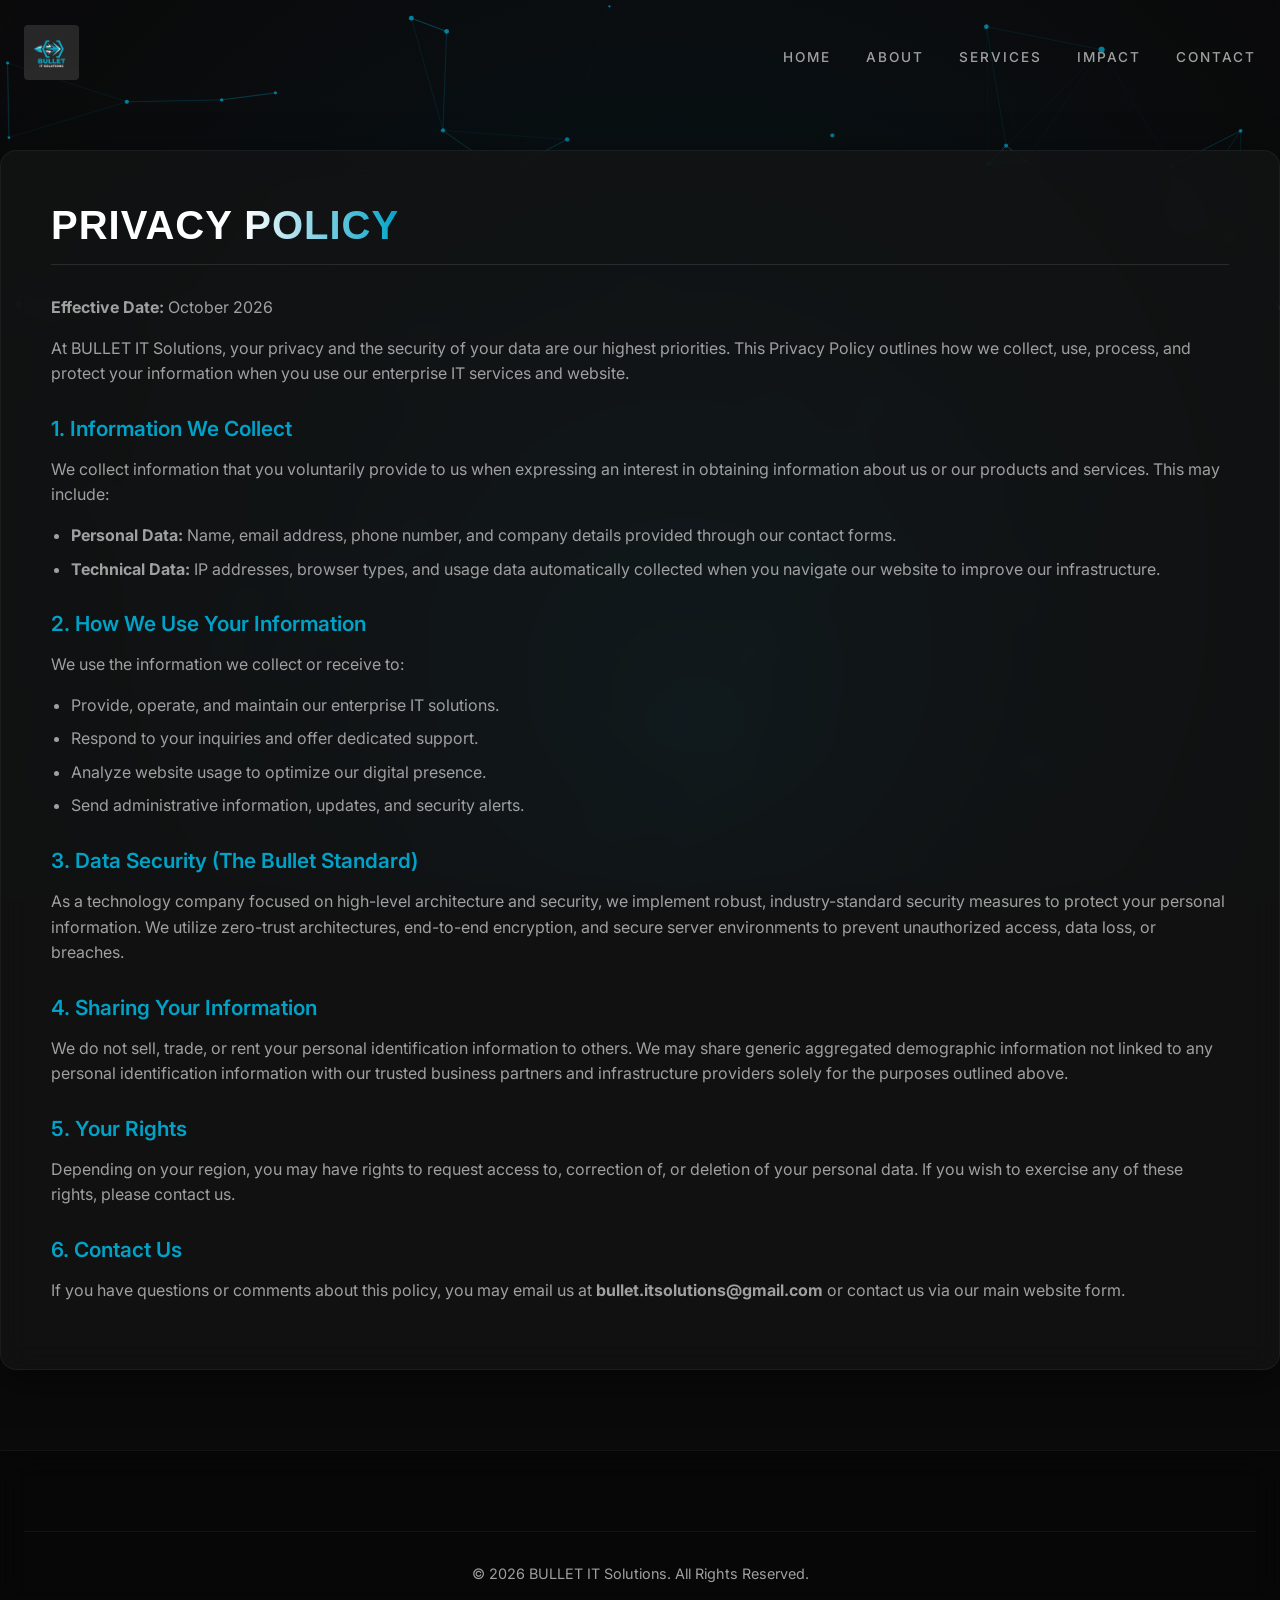
==== privacy-policy.html @ 1e2697c6 "Initial commit - BULLET IT Solutions website" ====
<!DOCTYPE html>
<html lang="en">
<head>
    <meta charset="UTF-8">
    <meta name="viewport" content="width=device-width, initial-scale=1.0">
    <title>Privacy Policy | BULLET IT SOLUTIONS</title>
    <link rel="stylesheet" href="css/style.css">
    <link rel="stylesheet" href="https://cdnjs.cloudflare.com/ajax/libs/font-awesome/6.4.0/css/all.min.css">
    <link href="https://fonts.googleapis.com/css2?family=Syncopate:wght@700&family=Inter:wght@300;400;500;600;700&display=swap" rel="stylesheet">
    <style>
        .page-content {
            padding: 150px 0 80px;
            min-height: 80vh;
        }
        .policy-card {
            background: rgba(20, 20, 20, 0.7);
            backdrop-filter: blur(15px);
            border: 1px solid rgba(255, 255, 255, 0.05);
            border-radius: 16px;
            padding: 50px;
            box-shadow: 0 10px 40px rgba(0, 0, 0, 0.5);
        }
        .policy-card h1 {
            font-size: 2.5rem;
            margin-bottom: 30px;
            border-bottom: 1px solid rgba(255,255,255,0.1);
            padding-bottom: 15px;
        }
        .policy-card h3 {
            font-size: 1.3rem;
            color: var(--primary-color);
            margin: 30px 0 15px;
            font-family: var(--font-body);
            font-weight: 600;
        }
        .policy-card p, .policy-card ul {
            color: var(--text-muted);
            margin-bottom: 15px;
        }
        .policy-card ul {
            padding-left: 20px;
            list-style: disc;
        }
        .policy-card li {
            margin-bottom: 8px;
        }
        
        @media (max-width: 768px) {
            .policy-card {
                padding: 30px 20px;
            }
            .policy-card h1 {
                font-size: 2rem;
            }
        }
    </style>
</head>
<body>
    <canvas id="hero-canvas"></canvas>

    <header class="header">
        <div class="container">
            <nav class="navbar">
                <a href="index.html" class="logo">
                    <img src="assets/logo.jpg" alt="BULLET IT Solutions Logo">
                </a>
                <ul class="nav-links">
                    <li><a href="index.html#home">Home</a></li>
                    <li><a href="index.html#about">About</a></li>
                    <li><a href="index.html#services">Services</a></li>
                    <li><a href="index.html#stats">Impact</a></li>
                    <li><a href="index.html#contact">Contact</a></li>
                </ul>
                <div class="hamburger">
                    <div class="bar"></div>
                    <div class="bar"></div>
                    <div class="bar"></div>
                </div>
            </nav>
        </div>
    </header>

    <div class="page-content container">
        <div class="policy-card fade-in">
            <h1>Privacy <span class="gradient-text">Policy</span></h1>
            <p><strong>Effective Date:</strong> October 2026</p>
            
            <p>At BULLET IT Solutions, your privacy and the security of your data are our highest priorities. This Privacy Policy outlines how we collect, use, process, and protect your information when you use our enterprise IT services and website.</p>

            <h3>1. Information We Collect</h3>
            <p>We collect information that you voluntarily provide to us when expressing an interest in obtaining information about us or our products and services. This may include:</p>
            <ul>
                <li><strong>Personal Data:</strong> Name, email address, phone number, and company details provided through our contact forms.</li>
                <li><strong>Technical Data:</strong> IP addresses, browser types, and usage data automatically collected when you navigate our website to improve our infrastructure.</li>
            </ul>

            <h3>2. How We Use Your Information</h3>
            <p>We use the information we collect or receive to:</p>
            <ul>
                <li>Provide, operate, and maintain our enterprise IT solutions.</li>
                <li>Respond to your inquiries and offer dedicated support.</li>
                <li>Analyze website usage to optimize our digital presence.</li>
                <li>Send administrative information, updates, and security alerts.</li>
            </ul>

            <h3>3. Data Security (The Bullet Standard)</h3>
            <p>As a technology company focused on high-level architecture and security, we implement robust, industry-standard security measures to protect your personal information. We utilize zero-trust architectures, end-to-end encryption, and secure server environments to prevent unauthorized access, data loss, or breaches.</p>

            <h3>4. Sharing Your Information</h3>
            <p>We do not sell, trade, or rent your personal identification information to others. We may share generic aggregated demographic information not linked to any personal identification information with our trusted business partners and infrastructure providers solely for the purposes outlined above.</p>

            <h3>5. Your Rights</h3>
            <p>Depending on your region, you may have rights to request access to, correction of, or deletion of your personal data. If you wish to exercise any of these rights, please contact us.</p>

            <h3>6. Contact Us</h3>
            <p>If you have questions or comments about this policy, you may email us at <strong>bullet.itsolutions@gmail.com</strong> or contact us via our main website form.</p>
        </div>
    </div>

    <footer class="footer">
        <div class="container">
            <div class="footer-bottom" style="text-align: center; width: 100%;">
                <p>&copy; 2026 BULLET IT Solutions. All Rights Reserved.</p>
            </div>
        </div>
    </footer>

    <script src="js/main.js"></script>
</body>
</html>
---- css/style.css ----
/* Premium CSS for BULLET IT SOLUTIONS */
:root {
    --primary-color: #00a2c7;
    --primary-light: #33b5d2;
    --primary-dark: #007a96;
    --primary-glow: rgba(0, 162, 199, 0.5);
    
    --bg-dark: #0a0a0a;
    --bg-card: rgba(20, 20, 20, 0.7);
    --bg-card-hover: rgba(30, 30, 30, 0.8);
    
    --text-main: #ffffff;
    --text-muted: #a0a0a0;
    
    --font-heading: 'Syncopate', sans-serif;
    --font-body: 'Inter', sans-serif;
}

* {
    margin: 0;
    padding: 0;
    box-sizing: border-box;
}

html {
    scroll-behavior: smooth;
}

body {
    font-family: var(--font-body);
    background-color: var(--bg-dark);
    color: var(--text-main);
    line-height: 1.6;
    overflow-x: hidden;
}

/* Typography & Utilities */
h1, h2, h3, h4, h5, h6 {
    line-height: 1.2;
}

h1, h2 {
    font-family: var(--font-heading);
    text-transform: uppercase;
    letter-spacing: 1px;
}

a {
    text-decoration: none;
    color: inherit;
    transition: all 0.3s ease;
}

ul {
    list-style: none;
}

.container {
    max-width: 1280px;
    margin: 0 auto;
    padding: 0 24px;
}

.section-padding {
    padding: 120px 0;
}

.gradient-text {
    background: linear-gradient(90deg, #ffffff 0%, var(--primary-color) 100%);
    -webkit-background-clip: text;
    -webkit-text-fill-color: transparent;
    display: inline-block;
}

.subtitle {
    color: var(--primary-color);
    font-family: var(--font-body);
    text-transform: uppercase;
    letter-spacing: 3px;
    font-size: 0.9rem;
    font-weight: 600;
    margin-bottom: 10px;
}

/* Glassmorphism Cards */
.glass-card {
    background: var(--bg-card);
    backdrop-filter: blur(12px);
    -webkit-backdrop-filter: blur(12px);
    border: 1px solid rgba(255, 255, 255, 0.05);
    border-radius: 16px;
    box-shadow: 0 4px 30px rgba(0, 0, 0, 0.5);
    position: relative;
    overflow: hidden;
}

/* Buttons */
.btn {
    display: inline-flex;
    align-items: center;
    justify-content: center;
    gap: 10px;
    padding: 14px 32px;
    border-radius: 8px;
    font-weight: 600;
    font-size: 0.95rem;
    text-transform: uppercase;
    letter-spacing: 1.5px;
    transition: all 0.4s cubic-bezier(0.175, 0.885, 0.32, 1.275);
    cursor: pointer;
    border: none;
    position: relative;
    overflow: hidden;
    z-index: 1;
}

.primary-btn {
    background-color: var(--primary-color);
    color: #fff;
    box-shadow: 0 0 20px rgba(0, 162, 199, 0.3);
}

.primary-btn::before {
    content: '';
    position: absolute;
    top: 0; left: 0; width: 0%; height: 100%;
    background-color: var(--text-main);
    transition: all 0.4s ease;
    z-index: -1;
}

.primary-btn:hover {
    color: var(--bg-dark);
    box-shadow: 0 0 30px rgba(0, 162, 199, 0.6);
}

.primary-btn:hover::before {
    width: 100%;
}

.outline-btn {
    background: transparent;
    color: var(--text-main);
    border: 1px solid rgba(255,255,255,0.2);
}

.outline-btn:hover {
    border-color: var(--primary-color);
    background: rgba(0, 162, 199, 0.1);
}

/* Header */
.header {
    position: fixed;
    top: 0;
    width: 100%;
    z-index: 1000;
    padding: 25px 0;
    transition: all 0.4s ease;
    border-bottom: 1px solid transparent;
}

.header.scrolled {
    padding: 15px 0;
    background: rgba(10, 10, 10, 0.6);
    backdrop-filter: blur(15px);
    border-bottom: 1px solid rgba(255,255,255,0.05);
}

.navbar {
    display: flex;
    justify-content: space-between;
    align-items: center;
}

.logo img {
    height: 55px;
    border-radius: 4px;
    transition: height 0.3s;
}

.header.scrolled .logo img {
    height: 45px;
}

.nav-links {
    display: flex;
    gap: 35px;
}

.nav-links li a {
    font-size: 0.85rem;
    font-weight: 500;
    text-transform: uppercase;
    letter-spacing: 2px;
    color: var(--text-muted);
}

.nav-links li a:hover,
.nav-links li a.active {
    color: var(--text-main);
}

.hamburger {
    display: none;
    cursor: pointer;
}

.hamburger .bar {
    width: 25px;
    height: 3px;
    background-color: var(--text-main);
    margin: 5px 0;
    transition: all 0.3s ease;
}

/* Hero Section */
.hero {
    height: 100vh;
    display: flex;
    align-items: center;
    position: relative;
    background: transparent;
    overflow: hidden;
}

#hero-canvas {
    position: fixed;
    width: 100%;
    height: 100%;
    top: 0;
    left: 0;
    z-index: -1;
    pointer-events: none;
}

.hero-overlay {
    position: absolute;
    top: 0; left: 0; width: 100%; height: 100%;
    background: linear-gradient(180deg, rgba(10,10,10,0.1) 0%, rgba(10,10,10,0.6) 100%);
    z-index: 2;
    pointer-events: none;
}

.hero-content {
    position: relative;
    z-index: 3;
    max-width: 900px;
    text-align: center;
    margin: 0 auto;
}

.hero-badge {
    display: inline-block;
    padding: 6px 16px;
    border: 1px solid rgba(0, 162, 199, 0.3);
    border-radius: 50px;
    font-size: 0.8rem;
    letter-spacing: 2px;
    color: var(--primary-light);
    margin-bottom: 30px;
    background: rgba(0, 162, 199, 0.05);
}

.hero h1 {
    font-size: 4.5rem;
    margin-bottom: 25px;
}

.hero p {
    font-size: 1.25rem;
    color: var(--text-muted);
    margin-bottom: 45px;
    max-width: 700px;
    margin-left: auto;
    margin-right: auto;
}

.hero-actions {
    display: flex;
    justify-content: center;
    gap: 20px;
}

/* Scroll Indicator */
.scroll-indicator {
    position: absolute;
    bottom: 40px;
    left: 50%;
    transform: translateX(-50%);
    z-index: 3;
}

.mouse {
    width: 26px;
    height: 42px;
    border: 2px solid var(--text-muted);
    border-radius: 20px;
    position: relative;
}

.mouse::before {
    content: '';
    position: absolute;
    width: 4px;
    height: 8px;
    background: var(--primary-color);
    left: 50%;
    transform: translateX(-50%);
    top: 6px;
    border-radius: 2px;
    animation: scroll 2s infinite;
}

@keyframes scroll {
    0% { transform: translate(-50%, 0); opacity: 1; }
    100% { transform: translate(-50%, 15px); opacity: 0; }
}

/* About Section */
.about {
    position: relative;
}

.about-grid {
    display: grid;
    grid-template-columns: 1fr 1fr;
    gap: 80px;
    align-items: center;
}

.image-wrapper {
    padding: 20px;
    text-align: center;
}

.about-logo {
    max-width: 80%;
    border-radius: 12px;
    position: relative;
    z-index: 2;
}

.glow-effect {
    position: absolute;
    top: 50%; left: 50%;
    transform: translate(-50%, -50%);
    width: 60%; height: 60%;
    background: var(--primary-color);
    filter: blur(100px);
    opacity: 0.2;
    z-index: 1;
}

.about-text h2 {
    font-size: 2.5rem;
    margin-bottom: 25px;
}

.about-text > p {
    color: var(--text-muted);
    margin-bottom: 40px;
    font-size: 1.1rem;
}

.feature-list {
    display: flex;
    flex-direction: column;
    gap: 25px;
}

.feature-item {
    display: flex;
    gap: 20px;
}

.feature-icon {
    width: 50px; height: 50px;
    border-radius: 12px;
    background: rgba(0, 162, 199, 0.1);
    color: var(--primary-color);
    display: flex;
    align-items: center;
    justify-content: center;
    font-size: 1.2rem;
    flex-shrink: 0;
    border: 1px solid rgba(0, 162, 199, 0.2);
}

.feature-item h5 {
    font-size: 1.1rem;
    margin-bottom: 5px;
}

.feature-item p {
    color: var(--text-muted);
    font-size: 0.95rem;
}

/* Services Section */
.section-header {
    text-align: center;
    max-width: 700px;
    margin: 0 auto 70px;
}

.section-header h2 {
    font-size: 2.8rem;
    margin-bottom: 20px;
}

.section-header p {
    color: var(--text-muted);
    font-size: 1.1rem;
}

.services-grid {
    display: grid;
    grid-template-columns: repeat(auto-fit, minmax(280px, 1fr));
    gap: 30px;
}

.service-card {
    padding: 45px 35px;
    transition: transform 0.4s ease, border-color 0.4s ease;
}

.card-glow {
    position: absolute;
    top: 0; right: 0;
    width: 150px; height: 150px;
    background: var(--primary-color);
    filter: blur(80px);
    opacity: 0;
    transition: opacity 0.4s ease;
}

.service-card:hover {
    transform: translateY(-10px);
    border-color: rgba(0, 162, 199, 0.4);
}

.service-card:hover .card-glow {
    opacity: 0.15;
}

.service-icon {
    font-size: 2.5rem;
    color: var(--primary-color);
    margin-bottom: 30px;
    display: inline-block;
}

.service-card h3 {
    font-size: 1.3rem;
    margin-bottom: 15px;
    font-family: var(--font-body);
    font-weight: 700;
}

.service-card p {
    color: var(--text-muted);
    margin-bottom: 25px;
    font-size: 0.95rem;
}

.learn-more {
    color: var(--primary-color);
    font-weight: 600;
    font-size: 0.9rem;
    display: inline-flex;
    align-items: center;
    gap: 8px;
    text-transform: uppercase;
    letter-spacing: 1px;
}

.learn-more i {
    transition: transform 0.3s ease;
}

.learn-more:hover i {
    transform: translateX(5px);
}

/* Stats Section */
.stats-section {
    background: linear-gradient(90deg, rgba(15,15,15,0.3) 0%, rgba(0,162,199,0.05) 50%, rgba(15,15,15,0.3) 100%);
    border-top: 1px solid rgba(255,255,255,0.05);
    border-bottom: 1px solid rgba(255,255,255,0.05);
    backdrop-filter: blur(5px);
}

.stats-grid {
    display: grid;
    grid-template-columns: repeat(4, 1fr);
    text-align: center;
    gap: 30px;
}

.stat-item h3 {
    display: inline-block;
    font-size: 4rem;
    font-family: var(--font-heading);
    color: var(--text-main);
    margin-bottom: 10px;
}

.stat-suffix {
    font-size: 2.5rem;
    color: var(--primary-color);
    font-family: var(--font-heading);
}

.stat-item p {
    color: var(--text-muted);
    text-transform: uppercase;
    letter-spacing: 2px;
    font-size: 0.9rem;
    font-weight: 600;
}

/* Contact Section */
.contact-wrapper {
    display: grid;
    grid-template-columns: 1fr 1.2fr;
    padding: 0;
    overflow: hidden;
}

.contact-info {
    padding: 60px;
    background: rgba(0, 162, 199, 0.03);
    border-right: 1px solid rgba(255,255,255,0.05);
}

.contact-info h2 {
    font-size: 2.2rem;
    margin-bottom: 20px;
}

.contact-info > p {
    color: var(--text-muted);
    margin-bottom: 50px;
}

.info-list {
    display: flex;
    flex-direction: column;
    gap: 35px;
}

.info-item {
    display: flex;
    gap: 20px;
    align-items: flex-start;
}

.icon-box {
    width: 45px; height: 45px;
    background: rgba(255,255,255,0.05);
    border-radius: 50%;
    display: flex;
    align-items: center;
    justify-content: center;
    color: var(--primary-color);
    font-size: 1.1rem;
    border: 1px solid rgba(255,255,255,0.1);
}

.info-item h4 {
    font-size: 0.95rem;
    color: var(--text-muted);
    text-transform: uppercase;
    letter-spacing: 1px;
    margin-bottom: 5px;
}

.info-item span {
    font-size: 1.1rem;
    font-weight: 500;
}

.contact-form-container {
    padding: 60px;
}

.contact-form .form-row {
    display: grid;
    grid-template-columns: 1fr 1fr;
    gap: 20px;
}

.form-group {
    margin-bottom: 25px;
}

.form-group label {
    display: block;
    margin-bottom: 8px;
    color: var(--text-muted);
    font-size: 0.85rem;
    text-transform: uppercase;
    letter-spacing: 1px;
}

.form-group input,
.form-group textarea {
    width: 100%;
    padding: 16px 20px;
    background: rgba(0,0,0,0.3);
    border: 1px solid rgba(255,255,255,0.1);
    border-radius: 8px;
    color: var(--text-main);
    font-family: var(--font-body);
    transition: all 0.3s ease;
}

.form-group input:focus,
.form-group textarea:focus {
    outline: none;
    border-color: var(--primary-color);
    background: rgba(0, 162, 199, 0.05);
}

.full-width {
    width: 100%;
}

/* Footer */
.footer {
    background: rgba(5, 5, 5, 0.5);
    backdrop-filter: blur(15px);
    padding: 80px 0 30px;
    border-top: 1px solid rgba(255,255,255,0.05);
}

.footer-content {
    display: grid;
    grid-template-columns: 2fr 1fr 1fr;
    gap: 50px;
    margin-bottom: 60px;
}

.footer-logo {
    height: 45px;
    border-radius: 4px;
    margin-bottom: 20px;
}

.footer-brand p {
    color: var(--text-muted);
    max-width: 350px;
}

.footer h4 {
    font-size: 1.1rem;
    margin-bottom: 25px;
    color: var(--text-main);
}

.footer-links ul {
    display: flex;
    flex-direction: column;
    gap: 15px;
}

.footer-links a {
    color: var(--text-muted);
}

.footer-links a:hover {
    color: var(--primary-color);
    padding-left: 5px;
}

.social-icons {
    display: flex;
    gap: 15px;
}

.social-icons a {
    width: 40px; height: 40px;
    background: rgba(255,255,255,0.05);
    border-radius: 8px;
    display: flex;
    align-items: center;
    justify-content: center;
    color: var(--text-muted);
}

.social-icons a:hover {
    background: var(--primary-color);
    color: #fff;
    transform: translateY(-3px);
}

.footer-bottom {
    text-align: center;
    padding-top: 30px;
    border-top: 1px solid rgba(255,255,255,0.05);
    color: var(--text-muted);
    font-size: 0.9rem;
}

/* Responsive */
@media (max-width: 1024px) {
    .hero h1 { font-size: 3.5rem; }
    .about-grid { grid-template-columns: 1fr; }
    .stats-grid { grid-template-columns: 1fr 1fr; }
    .contact-wrapper { grid-template-columns: 1fr; }
    .contact-info { border-right: none; border-bottom: 1px solid rgba(255,255,255,0.05); }
}

@media (max-width: 768px) {
    .nav-links {
        position: fixed;
        right: -100%; top: 0;
        height: 100vh; width: 100%;
        background: rgba(10,10,10,0.98);
        backdrop-filter: blur(20px);
        flex-direction: column;
        justify-content: center;
        align-items: center;
        transition: right 0.4s cubic-bezier(0.77, 0, 0.175, 1);
    }
    .nav-links.active { right: 0; }
    .hamburger { display: block; z-index: 1001; }
    .hamburger.active .bar:nth-child(1) { transform: translateY(8px) rotate(45deg); }
    .hamburger.active .bar:nth-child(2) { opacity: 0; }
    .hamburger.active .bar:nth-child(3) { transform: translateY(-8px) rotate(-45deg); }
    
    .hero h1 { font-size: 2.5rem; }
    .footer-content { grid-template-columns: 1fr; }
    .contact-form .form-row { grid-template-columns: 1fr; }
    .contact-form-container { padding: 40px 20px; }
    .contact-info { padding: 40px 20px; }
}

/* Animations */
.fade-in { opacity: 0; transform: translateY(20px); transition: opacity 0.8s ease, transform 0.8s ease; }
.fade-in.visible { opacity: 1; transform: translateY(0); }
.slide-in-left { opacity: 0; transform: translateX(-40px); transition: opacity 0.8s ease, transform 0.8s ease; }
.slide-in-left.visible { opacity: 1; transform: translateX(0); }
.slide-in-right { opacity: 0; transform: translateX(40px); transition: opacity 0.8s ease, transform 0.8s ease; }
.slide-in-right.visible { opacity: 1; transform: translateX(0); }
.zoom-in { opacity: 0; transform: scale(0.95); transition: opacity 0.6s ease, transform 0.6s ease; }
.zoom-in.visible { opacity: 1; transform: scale(1); }

.delay-1 { transition-delay: 0.15s; }
.delay-2 { transition-delay: 0.3s; }
.delay-3 { transition-delay: 0.45s; }
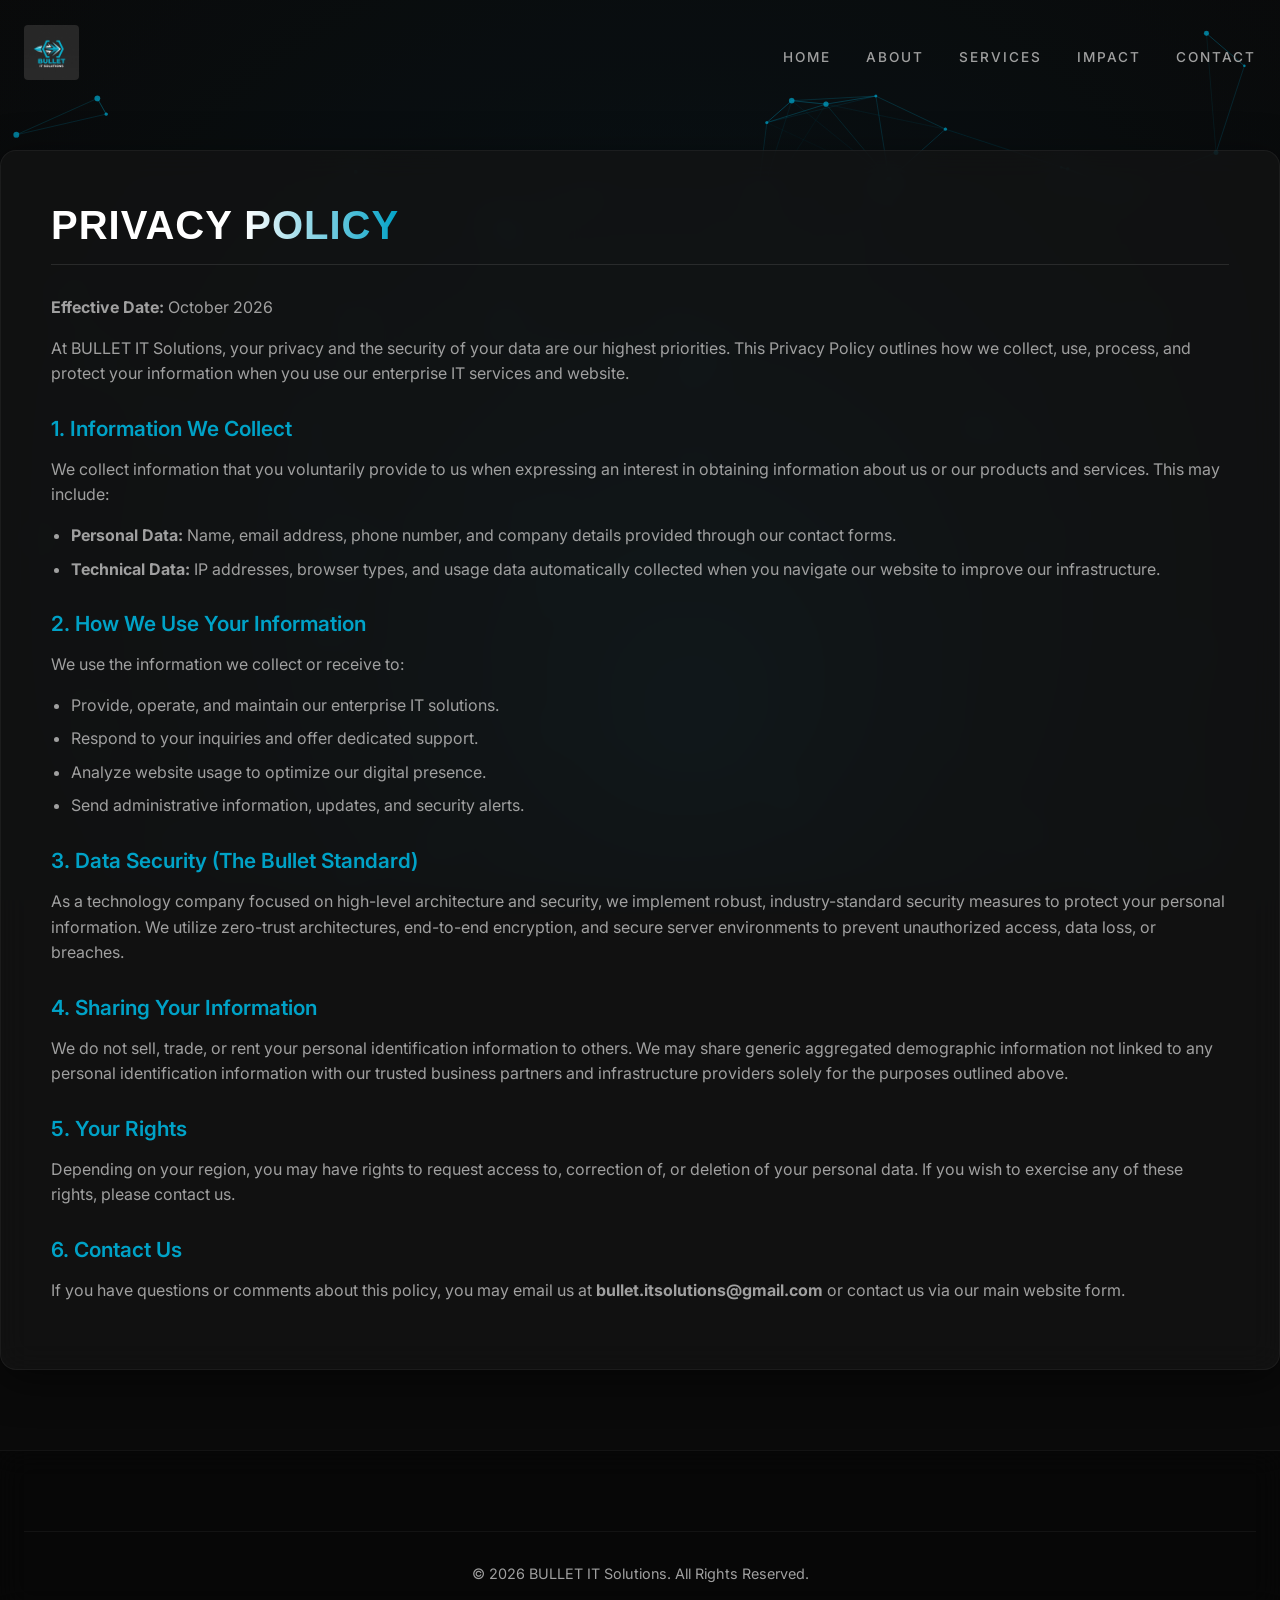
==== commit d35b928d: "Add favicon (browser tab logo)" ====
--- a/privacy-policy.html
+++ b/privacy-policy.html
@@ -6,6 +6,7 @@
     <title>Privacy Policy | BULLET IT SOLUTIONS</title>
     <link rel="stylesheet" href="css/style.css">
     <link rel="stylesheet" href="https://cdnjs.cloudflare.com/ajax/libs/font-awesome/6.4.0/css/all.min.css">
+    <link rel="icon" href="assets/logo.jpg" type="image/jpeg">
     <link href="https://fonts.googleapis.com/css2?family=Syncopate:wght@700&family=Inter:wght@300;400;500;600;700&display=swap" rel="stylesheet">
     <style>
         .page-content {
--- a/css/style.css
+++ b/css/style.css
@@ -730,11 +730,30 @@
     .hamburger.active .bar:nth-child(2) { opacity: 0; }
     .hamburger.active .bar:nth-child(3) { transform: translateY(-8px) rotate(-45deg); }
     
+    .section-padding { padding: 80px 0; }
     .hero h1 { font-size: 2.5rem; }
-    .footer-content { grid-template-columns: 1fr; }
+    .hero p { font-size: 1.1rem; }
+    
+    .footer-content { grid-template-columns: 1fr; text-align: center; }
+    .footer-brand { margin: 0 auto; }
+    .social-icons { justify-content: center; }
+    
     .contact-form .form-row { grid-template-columns: 1fr; }
     .contact-form-container { padding: 40px 20px; }
     .contact-info { padding: 40px 20px; }
+}
+
+@media (max-width: 480px) {
+    .hero h1 { font-size: 2rem; }
+    .hero p { font-size: 1rem; }
+    .hero-actions { flex-direction: column; gap: 15px; }
+    
+    h2, .section-header h2, .about-text h2, .contact-info h2 { font-size: 1.8rem; }
+    .stats-grid { grid-template-columns: 1fr; gap: 40px; }
+    
+    .feature-item { flex-direction: column; align-items: flex-start; gap: 10px; }
+    .service-card { padding: 30px 20px; }
+    .btn { width: 100%; } /* Make buttons full width on small screens */
 }
 
 /* Animations */
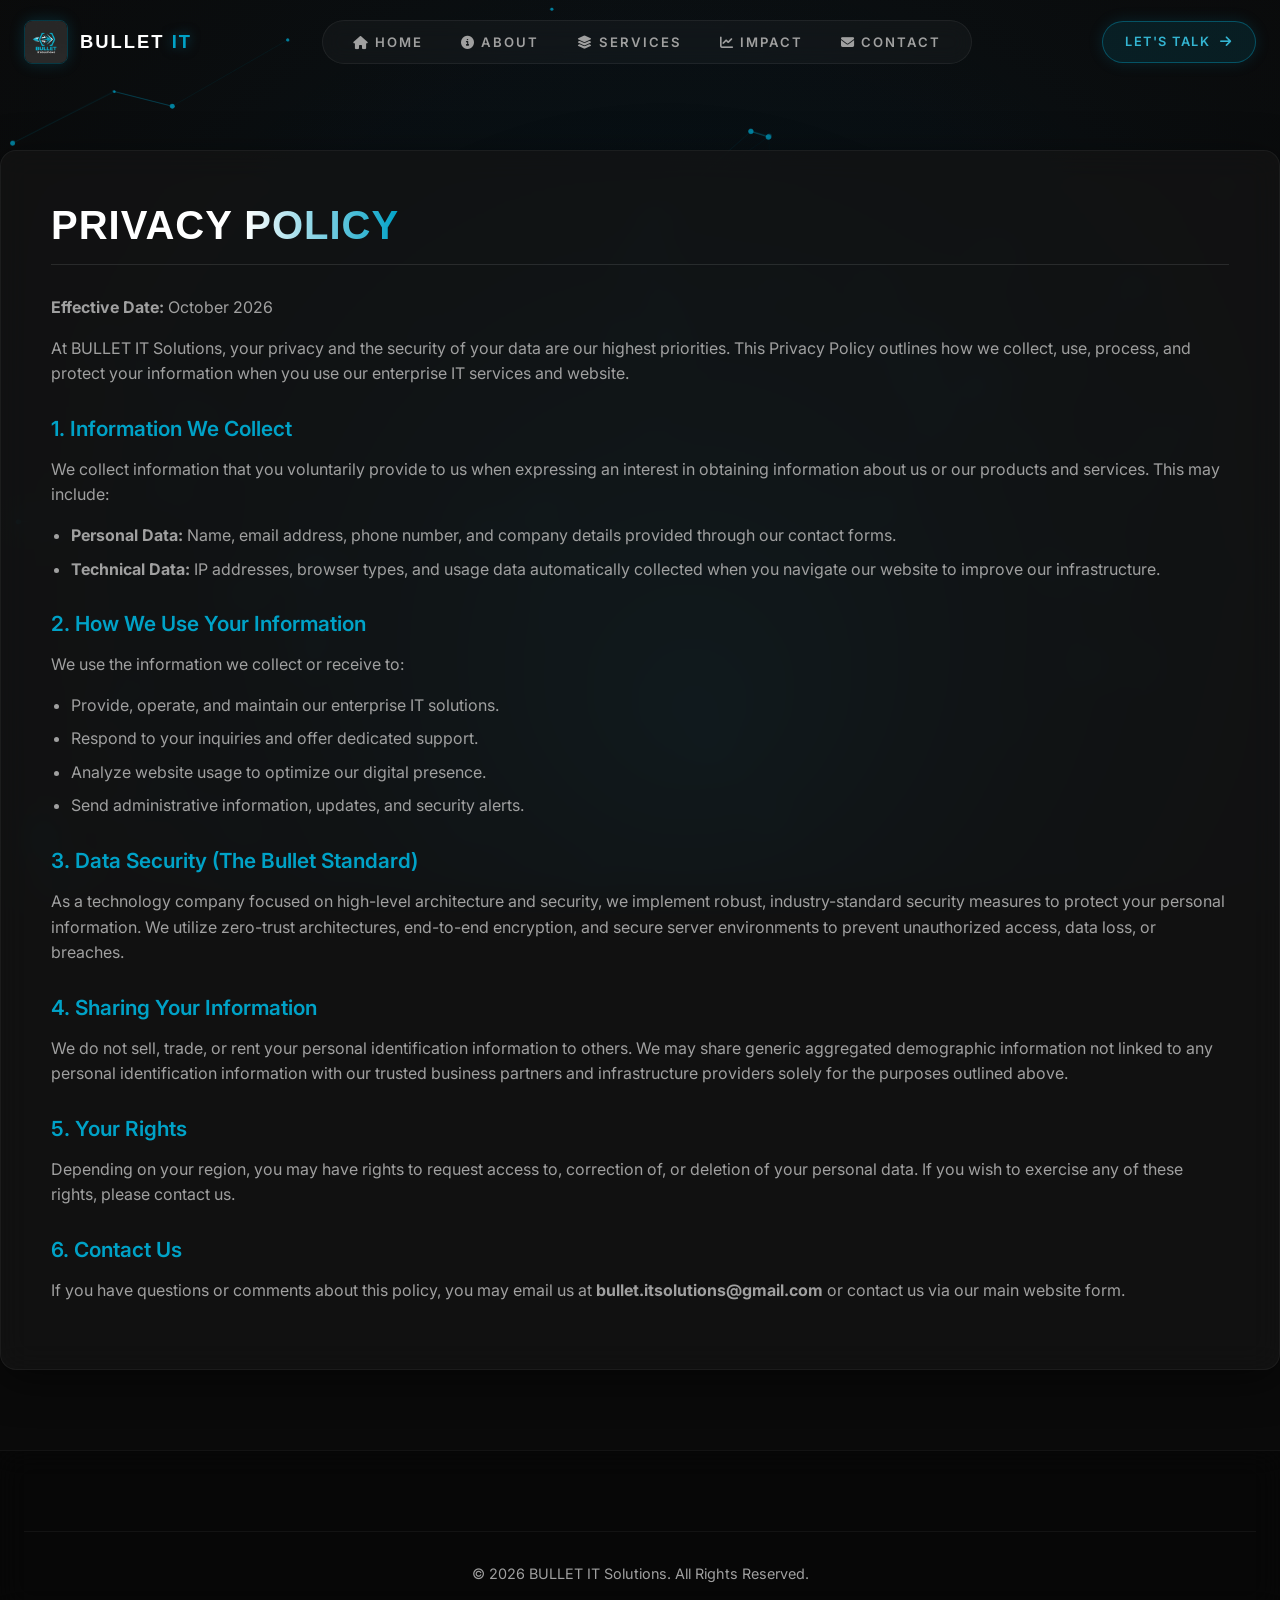
==== commit ba6a1fb9: "Redesign navbar with brand wordmark, desktop CTA, and premium mobile drawer menu" ====
--- a/privacy-policy.html
+++ b/privacy-policy.html
@@ -64,18 +64,35 @@
             <nav class="navbar">
                 <a href="index.html" class="logo">
                     <img src="assets/logo.jpg" alt="BULLET IT Solutions Logo">
+                    <span class="logo-text">BULLET <span class="logo-accent">IT</span></span>
                 </a>
-                <ul class="nav-links">
-                    <li><a href="index.html#home">Home</a></li>
-                    <li><a href="index.html#about">About</a></li>
-                    <li><a href="index.html#services">Services</a></li>
-                    <li><a href="index.html#stats">Impact</a></li>
-                    <li><a href="index.html#contact">Contact</a></li>
-                </ul>
-                <div class="hamburger">
-                    <div class="bar"></div>
-                    <div class="bar"></div>
-                    <div class="bar"></div>
+
+                <div class="nav-menu">
+                    <ul class="nav-links">
+                        <li><a href="index.html#home"><i class="fas fa-home mobile-only-icon"></i> Home</a></li>
+                        <li><a href="index.html#about"><i class="fas fa-info-circle mobile-only-icon"></i> About</a></li>
+                        <li><a href="index.html#services"><i class="fas fa-layer-group mobile-only-icon"></i> Services</a></li>
+                        <li><a href="index.html#stats"><i class="fas fa-chart-line mobile-only-icon"></i> Impact</a></li>
+                        <li><a href="index.html#contact"><i class="fas fa-envelope mobile-only-icon"></i> Contact</a></li>
+                    </ul>
+
+                    <div class="mobile-menu-footer">
+                        <a href="index.html#contact" class="btn primary-btn full-width mobile-cta">Start a Project <i class="fas fa-paper-plane"></i></a>
+                        <div class="mobile-social-links">
+                            <a href="https://www.linkedin.com/company/bullet-it-solutions-lanka/" aria-label="LinkedIn"><i class="fab fa-linkedin-in"></i></a>
+                            <a href="https://github.com/team-of-bullet-it-solutions" aria-label="GitHub"><i class="fab fa-github"></i></a>
+                            <a href="mailto:bullet.itsolutions@gmail.com" aria-label="Email"><i class="fas fa-envelope"></i></a>
+                        </div>
+                    </div>
+                </div>
+
+                <div class="nav-actions">
+                    <a href="index.html#contact" class="btn nav-btn">Let's Talk <i class="fas fa-arrow-right"></i></a>
+                    <div class="hamburger" aria-label="Toggle Navigation">
+                        <div class="bar"></div>
+                        <div class="bar"></div>
+                        <div class="bar"></div>
+                    </div>
                 </div>
             </nav>
         </div>
--- a/css/style.css
+++ b/css/style.css
@@ -65,11 +65,41 @@
     padding: 120px 0;
 }
 
+.hero-line {
+    display: block;
+    white-space: nowrap;
+    text-align: center;
+}
+
+.typewriter-line {
+    min-height: 1.25em;
+    display: flex;
+    align-items: center;
+    justify-content: center;
+    white-space: nowrap;
+}
+
 .gradient-text {
     background: linear-gradient(90deg, #ffffff 0%, var(--primary-color) 100%);
     -webkit-background-clip: text;
     -webkit-text-fill-color: transparent;
     display: inline-block;
+    white-space: nowrap;
+}
+
+.typing-cursor {
+    display: inline-block;
+    color: var(--primary-light);
+    font-weight: 300;
+    margin-left: 3px;
+    animation: blinkCursor 0.8s infinite;
+    user-select: none;
+    line-height: 1;
+}
+
+@keyframes blinkCursor {
+    0%, 100% { opacity: 1; }
+    50% { opacity: 0; }
 }
 
 .subtitle {
@@ -155,73 +185,183 @@
     top: 0;
     width: 100%;
     z-index: 1000;
-    padding: 25px 0;
+    padding: 20px 0;
     transition: all 0.4s ease;
     border-bottom: 1px solid transparent;
 }
 
 .header.scrolled {
-    padding: 15px 0;
-    background: rgba(10, 10, 10, 0.6);
-    backdrop-filter: blur(15px);
-    border-bottom: 1px solid rgba(255,255,255,0.05);
+    padding: 12px 0;
+    background: rgba(8, 8, 10, 0.8);
+    backdrop-filter: blur(20px);
+    -webkit-backdrop-filter: blur(20px);
+    border-bottom: 1px solid rgba(0, 162, 199, 0.15);
+    box-shadow: 0 10px 30px rgba(0, 0, 0, 0.5);
 }
 
 .navbar {
     display: flex;
     justify-content: space-between;
     align-items: center;
+    gap: 20px;
+}
+
+/* Brand / Logo */
+.logo {
+    display: inline-flex;
+    align-items: center;
+    gap: 12px;
+    text-decoration: none;
 }
 
 .logo img {
-    height: 55px;
-    border-radius: 4px;
-    transition: height 0.3s;
-}
-
-.header.scrolled .logo img {
-    height: 45px;
+    height: 44px;
+    width: auto;
+    border-radius: 8px;
+    border: 1px solid rgba(0, 162, 199, 0.3);
+    box-shadow: 0 0 15px rgba(0, 162, 199, 0.2);
+    transition: all 0.3s ease;
+}
+
+.logo:hover img {
+    box-shadow: 0 0 25px rgba(0, 162, 199, 0.5);
+    border-color: var(--primary-light);
+}
+
+.logo-text {
+    font-family: var(--font-heading);
+    font-size: 1.15rem;
+    font-weight: 700;
+    letter-spacing: 2px;
+    color: var(--text-main);
+}
+
+.logo-accent {
+    color: var(--primary-color);
+    text-shadow: 0 0 12px var(--primary-glow);
+}
+
+/* Navigation Menu (Desktop) */
+.nav-menu {
+    display: flex;
+    align-items: center;
 }
 
 .nav-links {
     display: flex;
-    gap: 35px;
+    align-items: center;
+    gap: 30px;
+    background: rgba(255, 255, 255, 0.03);
+    padding: 8px 26px;
+    border-radius: 50px;
+    border: 1px solid rgba(255, 255, 255, 0.06);
+    backdrop-filter: blur(10px);
+    -webkit-backdrop-filter: blur(10px);
 }
 
 .nav-links li a {
-    font-size: 0.85rem;
-    font-weight: 500;
+    font-size: 0.82rem;
+    font-weight: 600;
     text-transform: uppercase;
     letter-spacing: 2px;
     color: var(--text-muted);
+    position: relative;
+    padding: 6px 4px;
+    transition: all 0.3s ease;
 }
 
 .nav-links li a:hover,
 .nav-links li a.active {
-    color: var(--text-main);
-}
-
+    color: #ffffff;
+    text-shadow: 0 0 10px rgba(0, 162, 199, 0.6);
+}
+
+.mobile-only-icon {
+    display: none;
+}
+
+.mobile-menu-footer {
+    display: none;
+}
+
+/* Navbar Action Button */
+.nav-actions {
+    display: flex;
+    align-items: center;
+    gap: 15px;
+}
+
+.nav-btn {
+    padding: 10px 22px;
+    font-size: 0.8rem;
+    letter-spacing: 1.5px;
+    border-radius: 50px;
+    background: rgba(0, 162, 199, 0.12);
+    color: var(--primary-light);
+    border: 1px solid rgba(0, 162, 199, 0.4);
+    box-shadow: 0 0 15px rgba(0, 162, 199, 0.15);
+}
+
+.nav-btn:hover {
+    background: var(--primary-color);
+    color: #ffffff;
+    box-shadow: 0 0 25px rgba(0, 162, 199, 0.6);
+    border-color: var(--primary-color);
+    transform: translateY(-2px);
+}
+
+/* Hamburger Button */
 .hamburger {
     display: none;
     cursor: pointer;
+    width: 42px;
+    height: 42px;
+    border-radius: 10px;
+    background: rgba(255, 255, 255, 0.05);
+    border: 1px solid rgba(255, 255, 255, 0.1);
+    flex-direction: column;
+    justify-content: center;
+    align-items: center;
+    transition: all 0.3s ease;
+    z-index: 1002;
+}
+
+.hamburger:hover {
+    background: rgba(0, 162, 199, 0.15);
+    border-color: rgba(0, 162, 199, 0.4);
 }
 
 .hamburger .bar {
-    width: 25px;
-    height: 3px;
+    width: 20px;
+    height: 2px;
     background-color: var(--text-main);
-    margin: 5px 0;
+    margin: 3px 0;
     transition: all 0.3s ease;
+    border-radius: 2px;
+}
+
+.hamburger.active .bar:nth-child(1) {
+    transform: translateY(8px) rotate(45deg);
+}
+
+.hamburger.active .bar:nth-child(2) {
+    opacity: 0;
+}
+
+.hamburger.active .bar:nth-child(3) {
+    transform: translateY(-8px) rotate(-45deg);
 }
 
 /* Hero Section */
 .hero {
-    height: 100vh;
+    min-height: 100vh;
+    min-height: 100dvh;
     display: flex;
     align-items: center;
     position: relative;
     background: transparent;
     overflow: hidden;
+    padding: 110px 0 60px;
 }
 
 #hero-canvas {
@@ -246,6 +386,7 @@
     position: relative;
     z-index: 3;
     max-width: 900px;
+    width: 100%;
     text-align: center;
     margin: 0 auto;
 }
@@ -263,8 +404,10 @@
 }
 
 .hero h1 {
-    font-size: 4.5rem;
+    font-size: clamp(2.2rem, 5.5vw, 4.2rem);
     margin-bottom: 25px;
+    letter-spacing: 1px;
+    word-break: break-word;
 }
 
 .hero p {
@@ -705,33 +848,160 @@
 
 /* Responsive */
 @media (max-width: 1024px) {
-    .hero h1 { font-size: 3.5rem; }
+    .hero h1 { font-size: clamp(2.2rem, 5vw, 3.2rem); }
     .about-grid { grid-template-columns: 1fr; }
     .stats-grid { grid-template-columns: 1fr 1fr; }
     .contact-wrapper { grid-template-columns: 1fr; }
     .contact-info { border-right: none; border-bottom: 1px solid rgba(255,255,255,0.05); }
 }
 
+@media (max-width: 991px) {
+    .nav-btn {
+        display: none;
+    }
+
+    .hamburger {
+        display: flex;
+    }
+
+    body.menu-open {
+        overflow: hidden;
+    }
+
+    body.menu-open::after {
+        content: '';
+        position: fixed;
+        top: 0; left: 0;
+        width: 100vw; height: 100vh;
+        background: rgba(0, 0, 0, 0.7);
+        backdrop-filter: blur(6px);
+        -webkit-backdrop-filter: blur(6px);
+        z-index: 1000;
+        animation: fadeInOverlay 0.3s ease;
+    }
+
+    @keyframes fadeInOverlay {
+        from { opacity: 0; }
+        to { opacity: 1; }
+    }
+
+    .nav-menu {
+        position: fixed;
+        right: -100%;
+        top: 0;
+        height: 100vh;
+        height: 100dvh;
+        width: min(340px, 86vw);
+        background: rgba(12, 12, 15, 0.98);
+        backdrop-filter: blur(25px);
+        -webkit-backdrop-filter: blur(25px);
+        border-left: 1px solid rgba(0, 162, 199, 0.25);
+        box-shadow: -15px 0 50px rgba(0, 0, 0, 0.85);
+        display: flex;
+        flex-direction: column;
+        justify-content: space-between;
+        padding: 95px 24px 35px;
+        transition: right 0.4s cubic-bezier(0.77, 0, 0.175, 1);
+        z-index: 1001;
+        overflow-y: auto;
+    }
+
+    .nav-menu.active {
+        right: 0;
+    }
+
+    .nav-links {
+        display: flex;
+        flex-direction: column;
+        align-items: stretch;
+        gap: 12px;
+        background: transparent;
+        padding: 0;
+        border: none;
+        width: 100%;
+    }
+
+    .nav-links li {
+        width: 100%;
+    }
+
+    .nav-links li a {
+        display: flex;
+        align-items: center;
+        gap: 16px;
+        font-size: 0.95rem;
+        font-weight: 600;
+        letter-spacing: 1.5px;
+        padding: 14px 18px;
+        border-radius: 12px;
+        width: 100%;
+        background: rgba(255, 255, 255, 0.03);
+        border: 1px solid rgba(255, 255, 255, 0.05);
+    }
+
+    .nav-links li a:hover,
+    .nav-links li a.active {
+        background: rgba(0, 162, 199, 0.15);
+        border-color: rgba(0, 162, 199, 0.4);
+        color: #ffffff;
+        padding-left: 22px;
+        box-shadow: 0 0 20px rgba(0, 162, 199, 0.15);
+    }
+
+    .mobile-only-icon {
+        display: inline-block;
+        color: var(--primary-light);
+        font-size: 1.1rem;
+        width: 22px;
+        text-align: center;
+    }
+
+    .mobile-menu-footer {
+        display: flex;
+        flex-direction: column;
+        gap: 20px;
+        margin-top: 30px;
+        padding-top: 25px;
+        border-top: 1px solid rgba(255, 255, 255, 0.08);
+    }
+
+    .mobile-cta {
+        padding: 14px 20px;
+        font-size: 0.85rem;
+    }
+
+    .mobile-social-links {
+        display: flex;
+        justify-content: center;
+        gap: 14px;
+    }
+
+    .mobile-social-links a {
+        width: 40px;
+        height: 40px;
+        border-radius: 10px;
+        background: rgba(255, 255, 255, 0.05);
+        border: 1px solid rgba(255, 255, 255, 0.08);
+        display: flex;
+        align-items: center;
+        justify-content: center;
+        color: var(--text-muted);
+        font-size: 1rem;
+        transition: all 0.3s ease;
+    }
+
+    .mobile-social-links a:hover {
+        background: var(--primary-color);
+        color: #fff;
+        border-color: var(--primary-color);
+        transform: translateY(-2px);
+    }
+}
+
 @media (max-width: 768px) {
-    .nav-links {
-        position: fixed;
-        right: -100%; top: 0;
-        height: 100vh; width: 100%;
-        background: rgba(10,10,10,0.98);
-        backdrop-filter: blur(20px);
-        flex-direction: column;
-        justify-content: center;
-        align-items: center;
-        transition: right 0.4s cubic-bezier(0.77, 0, 0.175, 1);
-    }
-    .nav-links.active { right: 0; }
-    .hamburger { display: block; z-index: 1001; }
-    .hamburger.active .bar:nth-child(1) { transform: translateY(8px) rotate(45deg); }
-    .hamburger.active .bar:nth-child(2) { opacity: 0; }
-    .hamburger.active .bar:nth-child(3) { transform: translateY(-8px) rotate(-45deg); }
     
     .section-padding { padding: 80px 0; }
-    .hero h1 { font-size: 2.5rem; }
+    .hero h1 { font-size: clamp(1.8rem, 5.5vw, 2.5rem); }
     .hero p { font-size: 1.1rem; }
     
     .footer-content { grid-template-columns: 1fr; text-align: center; }
@@ -744,16 +1014,46 @@
 }
 
 @media (max-width: 480px) {
-    .hero h1 { font-size: 2rem; }
-    .hero p { font-size: 1rem; }
+    .container { padding: 0 16px; }
+    .logo img { height: 38px; }
+    .logo-text { font-size: 0.95rem; letter-spacing: 1px; }
+    .hamburger { width: 38px; height: 38px; }
+    .hero { padding: 95px 0 40px; }
+    .hero h1 {
+        font-size: clamp(1.05rem, 4.8vw, 1.45rem);
+        letter-spacing: 0.5px;
+        line-height: 1.35;
+    }
+    .hero-line {
+        white-space: nowrap;
+    }
+    .typewriter-line {
+        white-space: nowrap;
+        min-height: 1.25em;
+    }
+    .hero p { font-size: 0.95rem; margin-bottom: 30px; }
     .hero-actions { flex-direction: column; gap: 15px; }
     
-    h2, .section-header h2, .about-text h2, .contact-info h2 { font-size: 1.8rem; }
-    .stats-grid { grid-template-columns: 1fr; gap: 40px; }
+    h2, .section-header h2, .about-text h2, .contact-info h2 { font-size: 1.6rem; }
+    .stats-grid { grid-template-columns: 1fr; gap: 35px; }
+    .stat-item { white-space: nowrap; }
     
     .feature-item { flex-direction: column; align-items: flex-start; gap: 10px; }
     .service-card { padding: 30px 20px; }
     .btn { width: 100%; } /* Make buttons full width on small screens */
+}
+
+@media (max-width: 360px) {
+    .logo img { height: 34px; }
+    .logo-text { font-size: 0.85rem; }
+    .hero h1 {
+        font-size: 0.95rem;
+        letter-spacing: 0;
+    }
+    .hero-badge {
+        font-size: 0.7rem;
+        padding: 4px 10px;
+    }
 }
 
 /* Animations */
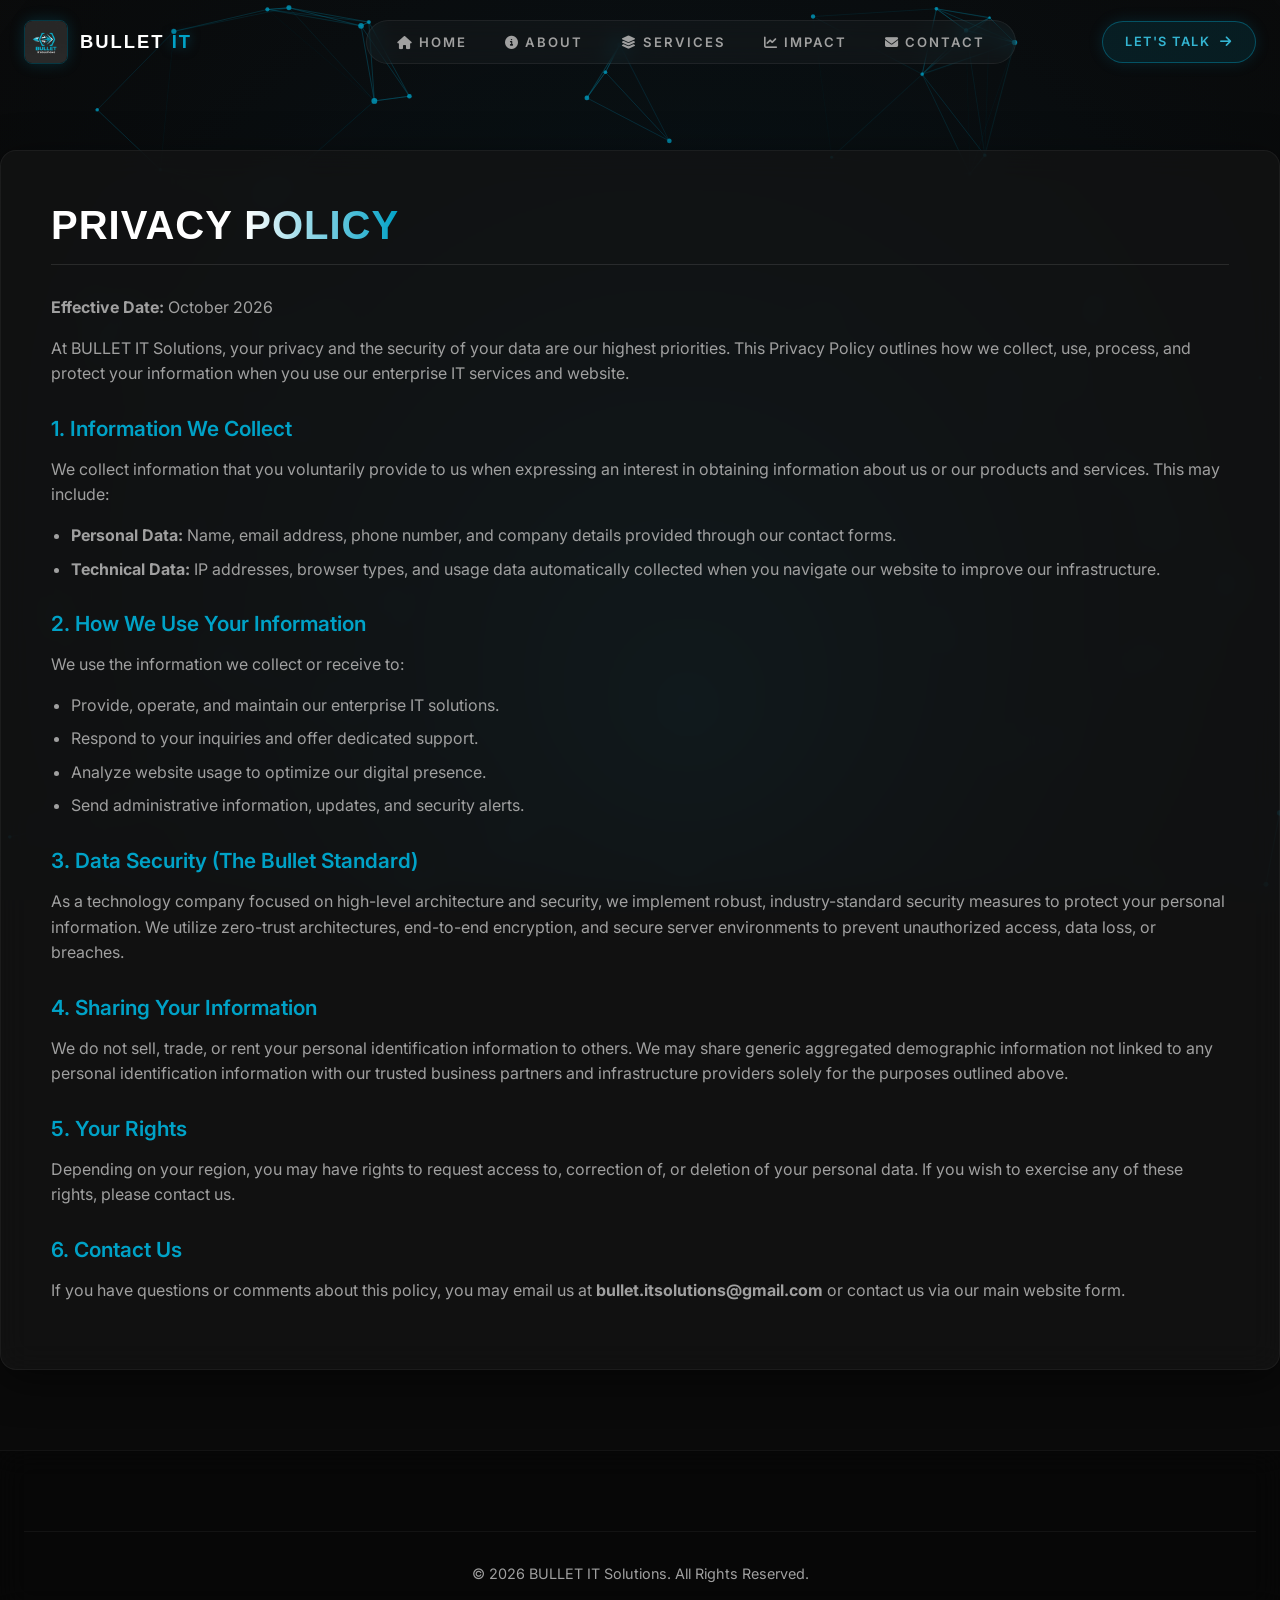
==== commit b32d73af: "Fix mobile menu blur issue by using solid high-contrast theme and dedicated backdrop overlay" ====
--- a/privacy-policy.html
+++ b/privacy-policy.html
@@ -66,6 +66,8 @@
                     <img src="assets/logo.jpg" alt="BULLET IT Solutions Logo">
                     <span class="logo-text">BULLET <span class="logo-accent">IT</span></span>
                 </a>
+
+                <div class="nav-backdrop"></div>
 
                 <div class="nav-menu">
                     <ul class="nav-links">
--- a/css/style.css
+++ b/css/style.css
@@ -862,27 +862,29 @@
 
     .hamburger {
         display: flex;
+        z-index: 1003;
     }
 
     body.menu-open {
         overflow: hidden;
     }
 
-    body.menu-open::after {
-        content: '';
+    .nav-backdrop {
         position: fixed;
-        top: 0; left: 0;
-        width: 100vw; height: 100vh;
-        background: rgba(0, 0, 0, 0.7);
-        backdrop-filter: blur(6px);
-        -webkit-backdrop-filter: blur(6px);
-        z-index: 1000;
-        animation: fadeInOverlay 0.3s ease;
-    }
-
-    @keyframes fadeInOverlay {
-        from { opacity: 0; }
-        to { opacity: 1; }
+        top: 0;
+        left: 0;
+        width: 100vw;
+        height: 100vh;
+        background: rgba(0, 0, 0, 0.75);
+        z-index: 1001;
+        opacity: 0;
+        visibility: hidden;
+        transition: opacity 0.3s ease, visibility 0.3s ease;
+    }
+
+    .nav-backdrop.active {
+        opacity: 1;
+        visibility: visible;
     }
 
     .nav-menu {
@@ -891,19 +893,18 @@
         top: 0;
         height: 100vh;
         height: 100dvh;
-        width: min(340px, 86vw);
-        background: rgba(12, 12, 15, 0.98);
-        backdrop-filter: blur(25px);
-        -webkit-backdrop-filter: blur(25px);
-        border-left: 1px solid rgba(0, 162, 199, 0.25);
-        box-shadow: -15px 0 50px rgba(0, 0, 0, 0.85);
+        width: min(320px, 85vw);
+        background: #0d0f14;
+        border-left: 1px solid rgba(0, 162, 199, 0.3);
+        box-shadow: -10px 0 40px rgba(0, 0, 0, 0.9);
         display: flex;
         flex-direction: column;
         justify-content: space-between;
-        padding: 95px 24px 35px;
-        transition: right 0.4s cubic-bezier(0.77, 0, 0.175, 1);
-        z-index: 1001;
+        padding: 90px 20px 30px;
+        transition: right 0.35s cubic-bezier(0.4, 0, 0.2, 1);
+        z-index: 1002;
         overflow-y: auto;
+        -webkit-overflow-scrolling: touch;
     }
 
     .nav-menu.active {
@@ -935,22 +936,23 @@
         padding: 14px 18px;
         border-radius: 12px;
         width: 100%;
-        background: rgba(255, 255, 255, 0.03);
-        border: 1px solid rgba(255, 255, 255, 0.05);
+        background: #14171f;
+        border: 1px solid rgba(255, 255, 255, 0.08);
+        color: #f0f0f0;
+        transition: all 0.25s ease;
     }
 
     .nav-links li a:hover,
     .nav-links li a.active {
-        background: rgba(0, 162, 199, 0.15);
-        border-color: rgba(0, 162, 199, 0.4);
+        background: #002d3a;
+        border-color: #00a2c7;
         color: #ffffff;
-        padding-left: 22px;
-        box-shadow: 0 0 20px rgba(0, 162, 199, 0.15);
+        box-shadow: 0 0 15px rgba(0, 162, 199, 0.2);
     }
 
     .mobile-only-icon {
         display: inline-block;
-        color: var(--primary-light);
+        color: #00d2ff;
         font-size: 1.1rem;
         width: 22px;
         text-align: center;
@@ -980,7 +982,7 @@
         width: 40px;
         height: 40px;
         border-radius: 10px;
-        background: rgba(255, 255, 255, 0.05);
+        background: #14171f;
         border: 1px solid rgba(255, 255, 255, 0.08);
         display: flex;
         align-items: center;
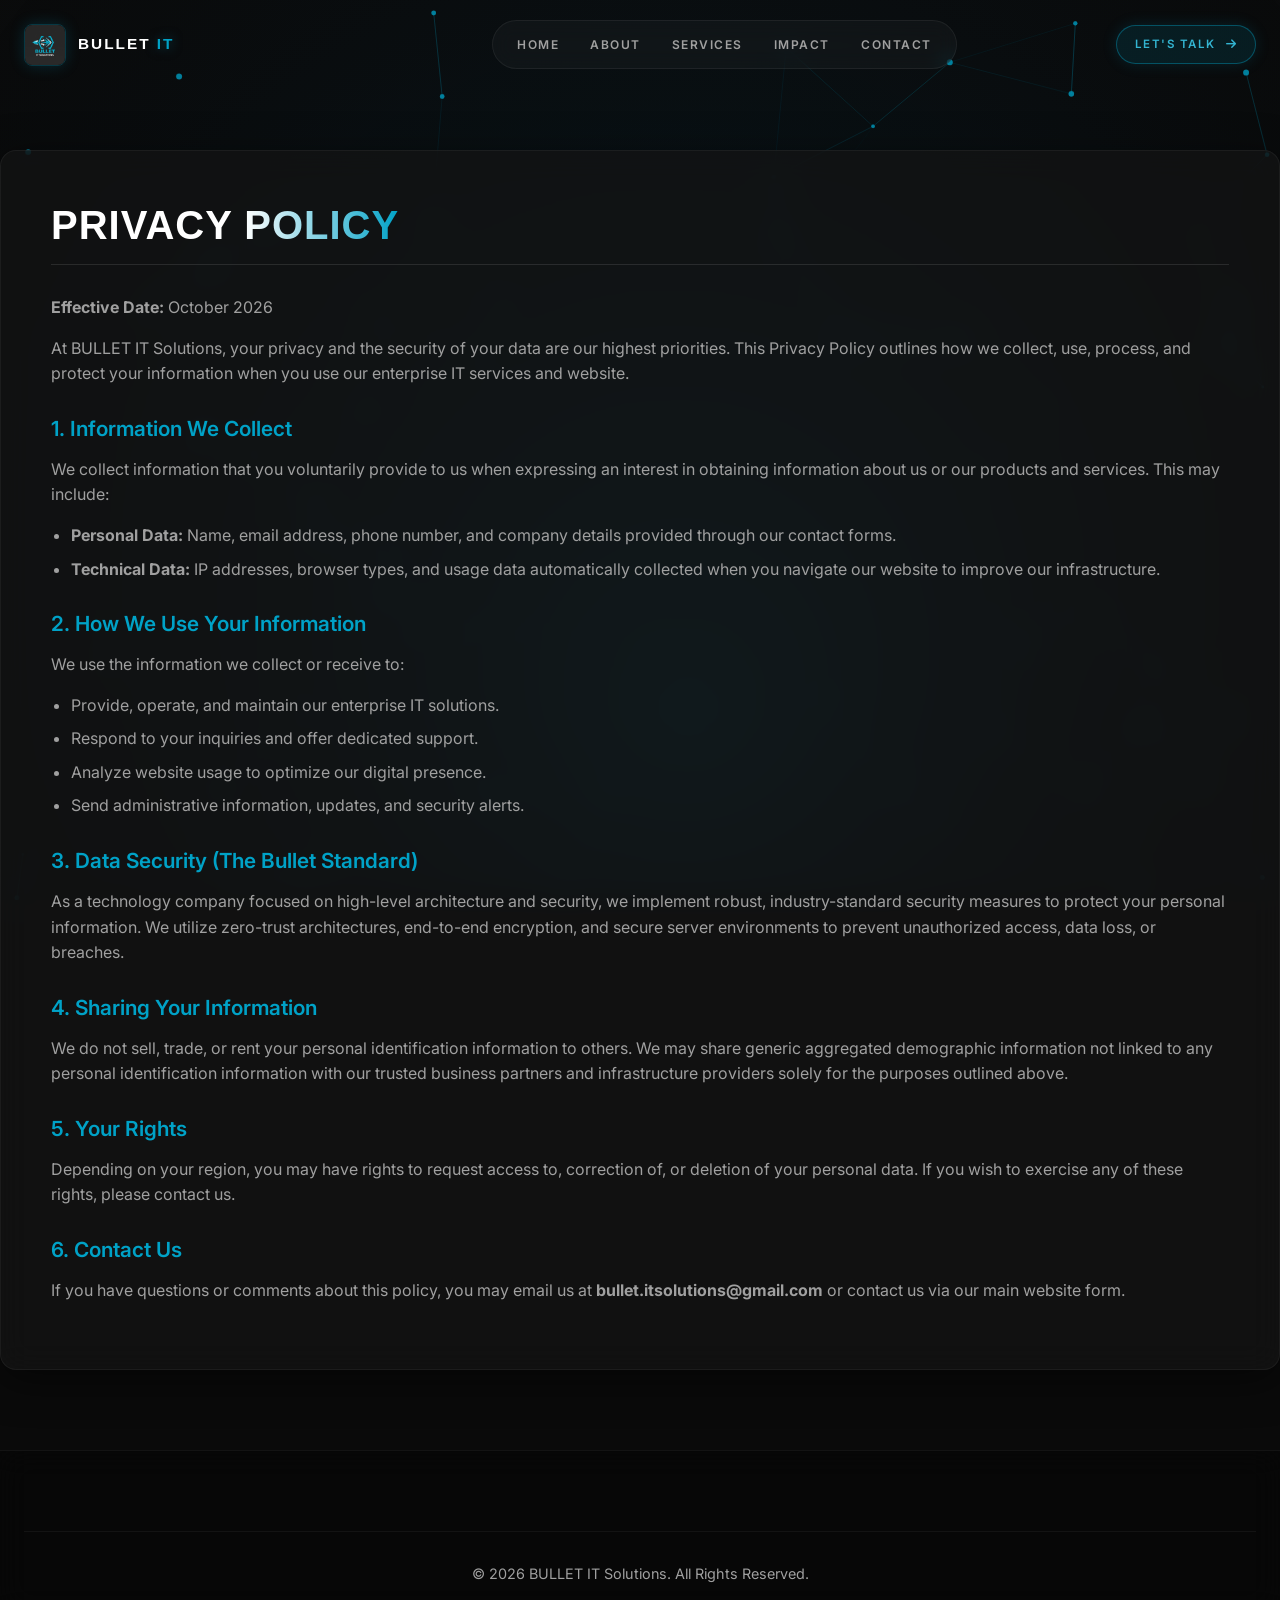
==== commit 8aa3c399: "Fix iPad Pro navbar layout: prevent multi-line wrapping and hide mobile icons on desktop/tablet pill" ====
--- a/privacy-policy.html
+++ b/privacy-policy.html
@@ -4,10 +4,10 @@
     <meta charset="UTF-8">
     <meta name="viewport" content="width=device-width, initial-scale=1.0">
     <title>Privacy Policy | BULLET IT SOLUTIONS</title>
+    <link rel="stylesheet" href="https://cdnjs.cloudflare.com/ajax/libs/font-awesome/6.4.0/css/all.min.css">
+    <link href="https://fonts.googleapis.com/css2?family=Syncopate:wght@700&family=Inter:wght@300;400;500;600;700&display=swap" rel="stylesheet">
+    <link rel="icon" href="assets/logo.jpg" type="image/jpeg">
     <link rel="stylesheet" href="css/style.css">
-    <link rel="stylesheet" href="https://cdnjs.cloudflare.com/ajax/libs/font-awesome/6.4.0/css/all.min.css">
-    <link rel="icon" href="assets/logo.jpg" type="image/jpeg">
-    <link href="https://fonts.googleapis.com/css2?family=Syncopate:wght@700&family=Inter:wght@300;400;500;600;700&display=swap" rel="stylesheet">
     <style>
         .page-content {
             padding: 150px 0 80px;
--- a/css/style.css
+++ b/css/style.css
@@ -212,15 +212,18 @@
     align-items: center;
     gap: 12px;
     text-decoration: none;
+    white-space: nowrap;
+    flex-shrink: 0;
 }
 
 .logo img {
-    height: 44px;
+    height: 42px;
     width: auto;
     border-radius: 8px;
     border: 1px solid rgba(0, 162, 199, 0.3);
     box-shadow: 0 0 15px rgba(0, 162, 199, 0.2);
     transition: all 0.3s ease;
+    flex-shrink: 0;
 }
 
 .logo:hover img {
@@ -230,10 +233,11 @@
 
 .logo-text {
     font-family: var(--font-heading);
-    font-size: 1.15rem;
+    font-size: clamp(0.95rem, 1.2vw, 1.15rem);
     font-weight: 700;
     letter-spacing: 2px;
     color: var(--text-main);
+    white-space: nowrap;
 }
 
 .logo-accent {
@@ -245,29 +249,37 @@
 .nav-menu {
     display: flex;
     align-items: center;
+    flex-shrink: 0;
 }
 
 .nav-links {
     display: flex;
     align-items: center;
-    gap: 30px;
+    gap: clamp(14px, 1.8vw, 28px);
     background: rgba(255, 255, 255, 0.03);
-    padding: 8px 26px;
+    padding: 8px clamp(12px, 1.6vw, 24px);
     border-radius: 50px;
     border: 1px solid rgba(255, 255, 255, 0.06);
     backdrop-filter: blur(10px);
     -webkit-backdrop-filter: blur(10px);
+    white-space: nowrap;
+}
+
+.nav-links li {
+    white-space: nowrap;
 }
 
 .nav-links li a {
-    font-size: 0.82rem;
+    font-size: clamp(0.75rem, 0.85vw, 0.82rem);
     font-weight: 600;
     text-transform: uppercase;
-    letter-spacing: 2px;
+    letter-spacing: 1.5px;
     color: var(--text-muted);
     position: relative;
     padding: 6px 4px;
     transition: all 0.3s ease;
+    white-space: nowrap;
+    display: inline-block;
 }
 
 .nav-links li a:hover,
@@ -277,7 +289,7 @@
 }
 
 .mobile-only-icon {
-    display: none;
+    display: none !important;
 }
 
 .mobile-menu-footer {
@@ -289,17 +301,20 @@
     display: flex;
     align-items: center;
     gap: 15px;
+    flex-shrink: 0;
 }
 
 .nav-btn {
-    padding: 10px 22px;
-    font-size: 0.8rem;
+    padding: 9px clamp(14px, 1.4vw, 22px);
+    font-size: clamp(0.72rem, 0.8vw, 0.8rem);
     letter-spacing: 1.5px;
     border-radius: 50px;
     background: rgba(0, 162, 199, 0.12);
     color: var(--primary-light);
     border: 1px solid rgba(0, 162, 199, 0.4);
     box-shadow: 0 0 15px rgba(0, 162, 199, 0.15);
+    white-space: nowrap;
+    flex-shrink: 0;
 }
 
 .nav-btn:hover {
@@ -324,6 +339,7 @@
     align-items: center;
     transition: all 0.3s ease;
     z-index: 1002;
+    flex-shrink: 0;
 }
 
 .hamburger:hover {
@@ -951,7 +967,7 @@
     }
 
     .mobile-only-icon {
-        display: inline-block;
+        display: inline-block !important;
         color: #00d2ff;
         font-size: 1.1rem;
         width: 22px;
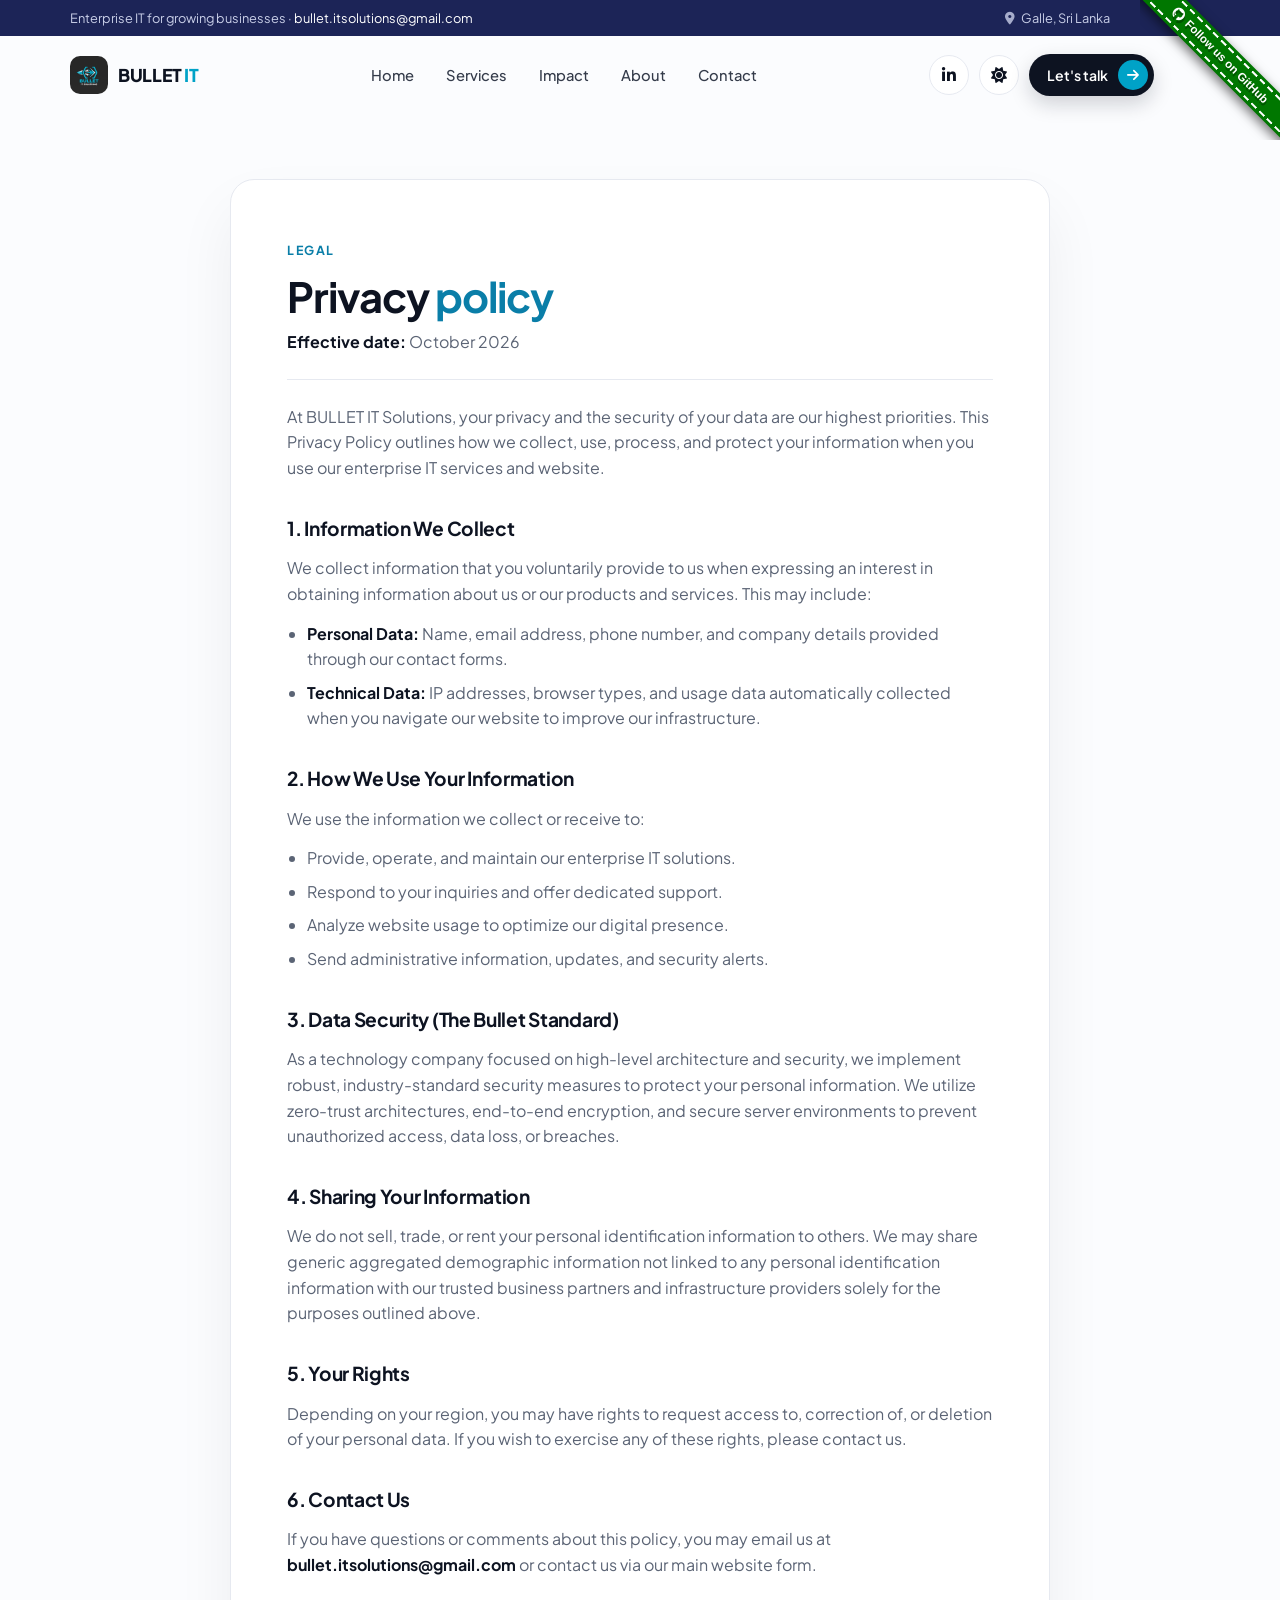
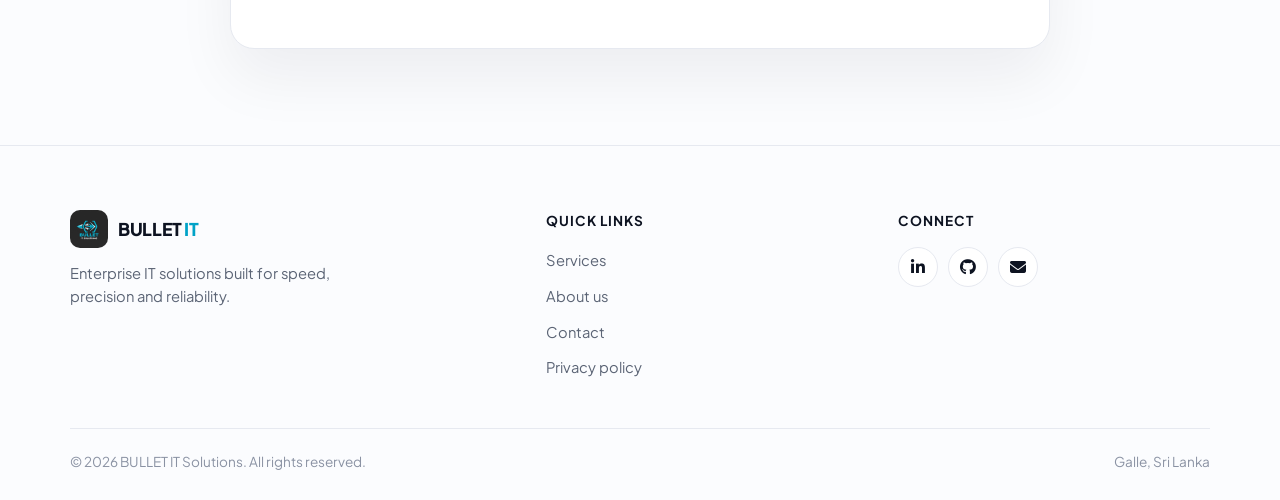
==== commit 01af28cb: "Redesign site with clean SaaS layout and light/dark themes - New hero: announcement pill, mixed-case" ====
--- a/privacy-policy.html
+++ b/privacy-policy.html
@@ -3,118 +3,104 @@
 <head>
     <meta charset="UTF-8">
     <meta name="viewport" content="width=device-width, initial-scale=1.0">
-    <title>Privacy Policy | BULLET IT SOLUTIONS</title>
+    <title>Privacy Policy | BULLET IT Solutions</title>
+    <meta name="description" content="How BULLET IT Solutions collects, uses and protects your information.">
+    <meta name="theme-color" content="#fbfcfe" media="(prefers-color-scheme: light)">
+    <meta name="theme-color" content="#0a0d14" media="(prefers-color-scheme: dark)">
+    <!-- Apply the saved or system theme before first paint -->
+    <script>
+        (function () {
+            var root = document.documentElement;
+            root.classList.add('js');
+            var saved = null;
+            try { saved = localStorage.getItem('theme'); } catch (e) {}
+            root.dataset.theme = saved || (window.matchMedia('(prefers-color-scheme: dark)').matches ? 'dark' : 'light');
+        })();
+    </script>
+    <!-- Font Awesome -->
     <link rel="stylesheet" href="https://cdnjs.cloudflare.com/ajax/libs/font-awesome/6.4.0/css/all.min.css">
-    <link href="https://fonts.googleapis.com/css2?family=Syncopate:wght@700&family=Inter:wght@300;400;500;600;700&display=swap" rel="stylesheet">
+    <!-- Google Fonts -->
+    <link rel="preconnect" href="https://fonts.googleapis.com">
+    <link rel="preconnect" href="https://fonts.gstatic.com" crossorigin>
+    <link href="https://fonts.googleapis.com/css2?family=Plus+Jakarta+Sans:wght@400;500;600;700;800&display=swap" rel="stylesheet">
+    <!-- Favicon -->
     <link rel="icon" href="assets/logo.jpg" type="image/jpeg">
+    <!-- Main Style -->
     <link rel="stylesheet" href="css/style.css">
-    <style>
-        .page-content {
-            padding: 150px 0 80px;
-            min-height: 80vh;
-        }
-        .policy-card {
-            background: rgba(20, 20, 20, 0.7);
-            backdrop-filter: blur(15px);
-            border: 1px solid rgba(255, 255, 255, 0.05);
-            border-radius: 16px;
-            padding: 50px;
-            box-shadow: 0 10px 40px rgba(0, 0, 0, 0.5);
-        }
-        .policy-card h1 {
-            font-size: 2.5rem;
-            margin-bottom: 30px;
-            border-bottom: 1px solid rgba(255,255,255,0.1);
-            padding-bottom: 15px;
-        }
-        .policy-card h3 {
-            font-size: 1.3rem;
-            color: var(--primary-color);
-            margin: 30px 0 15px;
-            font-family: var(--font-body);
-            font-weight: 600;
-        }
-        .policy-card p, .policy-card ul {
-            color: var(--text-muted);
-            margin-bottom: 15px;
-        }
-        .policy-card ul {
-            padding-left: 20px;
-            list-style: disc;
-        }
-        .policy-card li {
-            margin-bottom: 8px;
-        }
-        
-        @media (max-width: 768px) {
-            .policy-card {
-                padding: 30px 20px;
-            }
-            .policy-card h1 {
-                font-size: 2rem;
-            }
-        }
-    </style>
 </head>
 <body>
-    <canvas id="hero-canvas"></canvas>
+    <!-- Classic GitHub corner ribbon -->
+    <div class="gh-ribbon">
+        <a href="https://github.com/team-of-bullet-it-solutions" target="_blank" rel="noopener"><i class="fab fa-github" aria-hidden="true"></i>Follow us on GitHub</a>
+    </div>
 
+    <!-- Top bar -->
+    <div class="topbar">
+        <div class="container">
+            <span><span class="hide-sm">Enterprise IT for growing businesses &middot; </span><a href="mailto:bullet.itsolutions@gmail.com">bullet.itsolutions@gmail.com</a></span>
+            <span class="hide-sm"><i class="fas fa-location-dot"></i>Galle, Sri Lanka</span>
+        </div>
+    </div>
+
+        <!-- Navbar -->
     <header class="header">
         <div class="container">
-            <nav class="navbar">
-                <a href="index.html" class="logo">
-                    <img src="assets/logo.jpg" alt="BULLET IT Solutions Logo">
-                    <span class="logo-text">BULLET <span class="logo-accent">IT</span></span>
+            <nav class="navbar" aria-label="Main">
+                <a href="index.html#home" class="logo">
+                    <img src="assets/logo.jpg" alt="BULLET IT Solutions logo">
+                    <span>BULLET <span class="logo-accent">IT</span></span>
                 </a>
 
                 <div class="nav-backdrop"></div>
 
-                <div class="nav-menu">
+                <div class="nav-menu" id="nav-menu">
                     <ul class="nav-links">
-                        <li><a href="index.html#home"><i class="fas fa-home mobile-only-icon"></i> Home</a></li>
-                        <li><a href="index.html#about"><i class="fas fa-info-circle mobile-only-icon"></i> About</a></li>
-                        <li><a href="index.html#services"><i class="fas fa-layer-group mobile-only-icon"></i> Services</a></li>
-                        <li><a href="index.html#stats"><i class="fas fa-chart-line mobile-only-icon"></i> Impact</a></li>
-                        <li><a href="index.html#contact"><i class="fas fa-envelope mobile-only-icon"></i> Contact</a></li>
+                        <li><a href="index.html#home"><i class="fa-solid fa-house"></i>Home</a></li>
+                        <li><a href="index.html#services"><i class="fa-solid fa-layer-group"></i>Services</a></li>
+                        <li><a href="index.html#stats"><i class="fa-solid fa-chart-line"></i>Impact</a></li>
+                        <li><a href="index.html#about"><i class="fa-solid fa-circle-info"></i>About</a></li>
+                        <li><a href="index.html#contact"><i class="fa-solid fa-envelope"></i>Contact</a></li>
                     </ul>
 
                     <div class="mobile-menu-footer">
-                        <a href="index.html#contact" class="btn primary-btn full-width mobile-cta">Start a Project <i class="fas fa-paper-plane"></i></a>
-                        <div class="mobile-social-links">
-                            <a href="https://www.linkedin.com/company/bullet-it-solutions-lanka/" aria-label="LinkedIn"><i class="fab fa-linkedin-in"></i></a>
-                            <a href="https://github.com/team-of-bullet-it-solutions" aria-label="GitHub"><i class="fab fa-github"></i></a>
-                            <a href="mailto:bullet.itsolutions@gmail.com" aria-label="Email"><i class="fas fa-envelope"></i></a>
+                        <a href="index.html#contact" class="btn btn-dark btn-block mobile-cta">Get a free consultation <span class="arrow"><i class="fas fa-arrow-right"></i></span></a>
+                        <div class="social-icons">
+                            <a class="icon-btn linkedin" href="https://www.linkedin.com/company/bullet-it-solutions-lanka/" target="_blank" rel="noopener" aria-label="LinkedIn"><i class="fab fa-linkedin-in"></i></a>
+                            <a class="icon-btn" href="https://github.com/team-of-bullet-it-solutions" target="_blank" rel="noopener" aria-label="GitHub"><i class="fab fa-github"></i></a>
+                            <a class="icon-btn" href="mailto:bullet.itsolutions@gmail.com" aria-label="Email"><i class="fas fa-envelope"></i></a>
                         </div>
                     </div>
                 </div>
 
-                <div class="nav-actions">
-                    <a href="index.html#contact" class="btn nav-btn">Let's Talk <i class="fas fa-arrow-right"></i></a>
-                    <div class="hamburger" aria-label="Toggle Navigation">
-                        <div class="bar"></div>
-                        <div class="bar"></div>
-                        <div class="bar"></div>
-                    </div>
+                <div class="nav-right">
+                    <a class="icon-btn linkedin" href="https://www.linkedin.com/company/bullet-it-solutions-lanka/" target="_blank" rel="noopener" aria-label="BULLET IT on LinkedIn"><i class="fab fa-linkedin-in"></i></a>
+                    <button class="icon-btn theme-toggle" type="button" aria-label="Switch between light and dark theme"><i class="fas fa-sun"></i><i class="fas fa-moon"></i></button>
+                    <a href="index.html#contact" class="btn btn-dark btn-sm nav-cta">Let's talk <span class="arrow"><i class="fas fa-arrow-right"></i></span></a>
+                    <button class="hamburger" type="button" aria-label="Open menu" aria-controls="nav-menu" aria-expanded="false">
+                        <span></span><span></span><span></span>
+                    </button>
                 </div>
             </nav>
         </div>
     </header>
 
-    <div class="page-content container">
-        <div class="policy-card fade-in">
-            <h1>Privacy <span class="gradient-text">Policy</span></h1>
-            <p><strong>Effective Date:</strong> October 2026</p>
-            
-            <p>At BULLET IT Solutions, your privacy and the security of your data are our highest priorities. This Privacy Policy outlines how we collect, use, process, and protect your information when you use our enterprise IT services and website.</p>
+    <main class="page-content">
+        <div class="container">
+            <article class="policy-card reveal">
+                <span class="eyebrow">Legal</span>
+                <h1>Privacy <span class="hl">policy</span></h1>
+                <p class="meta"><strong>Effective date:</strong> October 2026</p>
 
-            <h3>1. Information We Collect</h3>
+                <p>At BULLET IT Solutions, your privacy and the security of your data are our highest priorities. This Privacy Policy outlines how we collect, use, process, and protect your information when you use our enterprise IT services and website.</p>
+
+            <h2>1. Information We Collect</h2>
             <p>We collect information that you voluntarily provide to us when expressing an interest in obtaining information about us or our products and services. This may include:</p>
             <ul>
                 <li><strong>Personal Data:</strong> Name, email address, phone number, and company details provided through our contact forms.</li>
                 <li><strong>Technical Data:</strong> IP addresses, browser types, and usage data automatically collected when you navigate our website to improve our infrastructure.</li>
             </ul>
 
-            <h3>2. How We Use Your Information</h3>
+            <h2>2. How We Use Your Information</h2>
             <p>We use the information we collect or receive to:</p>
             <ul>
                 <li>Provide, operate, and maintain our enterprise IT solutions.</li>
@@ -123,24 +109,53 @@
                 <li>Send administrative information, updates, and security alerts.</li>
             </ul>
 
-            <h3>3. Data Security (The Bullet Standard)</h3>
+            <h2>3. Data Security (The Bullet Standard)</h2>
             <p>As a technology company focused on high-level architecture and security, we implement robust, industry-standard security measures to protect your personal information. We utilize zero-trust architectures, end-to-end encryption, and secure server environments to prevent unauthorized access, data loss, or breaches.</p>
 
-            <h3>4. Sharing Your Information</h3>
+            <h2>4. Sharing Your Information</h2>
             <p>We do not sell, trade, or rent your personal identification information to others. We may share generic aggregated demographic information not linked to any personal identification information with our trusted business partners and infrastructure providers solely for the purposes outlined above.</p>
 
-            <h3>5. Your Rights</h3>
+            <h2>5. Your Rights</h2>
             <p>Depending on your region, you may have rights to request access to, correction of, or deletion of your personal data. If you wish to exercise any of these rights, please contact us.</p>
 
-            <h3>6. Contact Us</h3>
+            <h2>6. Contact Us</h2>
             <p>If you have questions or comments about this policy, you may email us at <strong>bullet.itsolutions@gmail.com</strong> or contact us via our main website form.</p>
+            </article>
         </div>
-    </div>
+    </main>
 
+    <!-- Footer -->
     <footer class="footer">
         <div class="container">
-            <div class="footer-bottom" style="text-align: center; width: 100%;">
-                <p>&copy; 2026 BULLET IT Solutions. All Rights Reserved.</p>
+            <div class="footer-content">
+                <div class="footer-brand">
+                    <a href="index.html#home" class="logo">
+                        <img src="assets/logo.jpg" alt="" class="footer-logo">
+                        <span>BULLET <span class="logo-accent">IT</span></span>
+                    </a>
+                    <p>Enterprise IT solutions built for speed, precision and reliability.</p>
+                </div>
+                <div class="footer-links">
+                    <h3>Quick links</h3>
+                    <ul>
+                        <li><a href="index.html#services">Services</a></li>
+                        <li><a href="index.html#about">About us</a></li>
+                        <li><a href="index.html#contact">Contact</a></li>
+                        <li><a href="privacy-policy.html">Privacy policy</a></li>
+                    </ul>
+                </div>
+                <div class="footer-social">
+                    <h3>Connect</h3>
+                    <div class="social-icons">
+                        <a class="icon-btn linkedin" href="https://www.linkedin.com/company/bullet-it-solutions-lanka/" target="_blank" rel="noopener" aria-label="LinkedIn"><i class="fab fa-linkedin-in"></i></a>
+                        <a class="icon-btn" href="https://github.com/team-of-bullet-it-solutions" target="_blank" rel="noopener" aria-label="GitHub"><i class="fab fa-github"></i></a>
+                        <a class="icon-btn" href="mailto:bullet.itsolutions@gmail.com" aria-label="Email"><i class="fas fa-envelope"></i></a>
+                    </div>
+                </div>
+            </div>
+            <div class="footer-bottom">
+                <p>&copy; <span class="year">2026</span> BULLET IT Solutions. All rights reserved.</p>
+                <p>Galle, Sri Lanka</p>
             </div>
         </div>
     </footer>
@@ -148,4 +163,3 @@
     <script src="js/main.js"></script>
 </body>
 </html>
-
--- a/css/style.css
+++ b/css/style.css
@@ -1,1089 +1,1030 @@
-/* Premium CSS for BULLET IT SOLUTIONS */
+/* =========================================================
+   BULLET IT Solutions
+   Clean SaaS-style layout with light and dark themes.
+   Theme: follows the visitor's system setting; the toggle
+   in the nav sets data-theme on <html> and is remembered.
+   ========================================================= */
+
 :root {
-    --primary-color: #00a2c7;
-    --primary-light: #33b5d2;
-    --primary-dark: #007a96;
-    --primary-glow: rgba(0, 162, 199, 0.5);
-    
-    --bg-dark: #0a0a0a;
-    --bg-card: rgba(20, 20, 20, 0.7);
-    --bg-card-hover: rgba(30, 30, 30, 0.8);
-    
-    --text-main: #ffffff;
-    --text-muted: #a0a0a0;
-    
-    --font-heading: 'Syncopate', sans-serif;
-    --font-body: 'Inter', sans-serif;
-}
-
-* {
-    margin: 0;
-    padding: 0;
-    box-sizing: border-box;
-}
-
-html {
-    scroll-behavior: smooth;
-}
+    --bg: #fbfcfe;
+    --bg-alt: #f3f6fa;
+    --ink: #0d1321;
+    --muted: #5b6475;
+    --line: #e6e9f0;
+    --line-strong: #cfd5e0;
+    --card: #ffffff;
+    --surface-2: #ffffff;
+    --brand: #00a2c7;
+    --brand-ink: #0a7ea8;
+    --glow-a: #9fe3f3;
+    --glow-b: #d9ccff;
+    --ok: #12a26b;
+    --ok-tint: #e5f6ee;
+    --tint: #e3f6fb;
+    --track: #eef1f6;
+    --nav-link: #343b4a;
+    --faint: #8a92a3;
+    --faintest: #a3abba;
+    --pill-bg: rgba(255, 255, 255, 0.8);
+    --header-bg: rgba(251, 252, 254, 0.82);
+    --shadow: 13, 19, 33;
+    --btn-bg: #0d1321;
+    --btn-fg: #ffffff;
+    --navy: #1c2457;
+    --navy-2: #2a3474;
+    --on-navy: #ffffff;
+    --on-navy-muted: #c9cfe8;
+    --grid-op: 0.6;
+    --font: 'Plus Jakarta Sans', 'Segoe UI', system-ui, -apple-system, sans-serif;
+    --radius: 18px;
+    color-scheme: light;
+}
+
+@media (prefers-color-scheme: dark) {
+    :root:not([data-theme="light"]) {
+        --bg: #0a0d14;
+        --bg-alt: #0e121b;
+        --ink: #eef2f8;
+        --muted: #9aa3b5;
+        --line: #1e2531;
+        --line-strong: #2d3647;
+        --card: #111722;
+        --surface-2: #111722;
+        --brand-ink: #3cc6e4;
+        --glow-a: #0a5a72;
+        --glow-b: #34296b;
+        --ok: #34d399;
+        --ok-tint: rgba(52, 211, 153, 0.14);
+        --tint: rgba(0, 162, 199, 0.15);
+        --track: #1e2531;
+        --nav-link: #c6cddb;
+        --faint: #7d869a;
+        --faintest: #5f687c;
+        --pill-bg: rgba(17, 23, 34, 0.8);
+        --header-bg: rgba(10, 13, 20, 0.82);
+        --shadow: 0, 0, 0;
+        --btn-bg: #ffffff;
+        --btn-fg: #0d1321;
+        --navy: #0c1130;
+        --navy-2: #141c45;
+        --grid-op: 0.35;
+        color-scheme: dark;
+    }
+}
+
+:root[data-theme="dark"] {
+    --bg: #0a0d14;
+    --bg-alt: #0e121b;
+    --ink: #eef2f8;
+    --muted: #9aa3b5;
+    --line: #1e2531;
+    --line-strong: #2d3647;
+    --card: #111722;
+    --surface-2: #111722;
+    --brand-ink: #3cc6e4;
+    --glow-a: #0a5a72;
+    --glow-b: #34296b;
+    --ok: #34d399;
+    --ok-tint: rgba(52, 211, 153, 0.14);
+    --tint: rgba(0, 162, 199, 0.15);
+    --track: #1e2531;
+    --nav-link: #c6cddb;
+    --faint: #7d869a;
+    --faintest: #5f687c;
+    --pill-bg: rgba(17, 23, 34, 0.8);
+    --header-bg: rgba(10, 13, 20, 0.82);
+    --shadow: 0, 0, 0;
+    --btn-bg: #ffffff;
+    --btn-fg: #0d1321;
+    --navy: #0c1130;
+    --navy-2: #141c45;
+    --grid-op: 0.35;
+    color-scheme: dark;
+}
+
+/* ---------- Base ---------- */
+* { margin: 0; padding: 0; box-sizing: border-box; }
+
+html { scroll-behavior: smooth; scroll-padding-top: 90px; }
 
 body {
-    font-family: var(--font-body);
-    background-color: var(--bg-dark);
-    color: var(--text-main);
+    background: var(--bg);
+    color: var(--ink);
+    font-family: var(--font);
     line-height: 1.6;
+    -webkit-font-smoothing: antialiased;
     overflow-x: hidden;
-}
-
-/* Typography & Utilities */
-h1, h2, h3, h4, h5, h6 {
-    line-height: 1.2;
-}
-
-h1, h2 {
-    font-family: var(--font-heading);
+    transition: background-color 0.3s ease, color 0.3s ease;
+}
+
+body.menu-open { overflow: hidden; }
+
+a { color: inherit; text-decoration: none; }
+ul { list-style: none; }
+img { max-width: 100%; display: block; }
+
+.container {
+    max-width: 1180px;
+    margin: 0 auto;
+    padding-left: max(20px, env(safe-area-inset-left, 0px));
+    padding-right: max(20px, env(safe-area-inset-right, 0px));
+}
+
+.section { padding: 110px 0; }
+
+.eyebrow {
+    display: inline-block;
+    font-size: 0.78rem;
+    font-weight: 700;
+    letter-spacing: 1.5px;
     text-transform: uppercase;
-    letter-spacing: 1px;
-}
-
-a {
-    text-decoration: none;
-    color: inherit;
-    transition: all 0.3s ease;
-}
-
-ul {
-    list-style: none;
-}
-
-.container {
-    max-width: 1280px;
-    margin: 0 auto;
-    padding: 0 24px;
-}
-
-.section-padding {
-    padding: 120px 0;
-}
-
-.hero-line {
-    display: block;
-    white-space: nowrap;
-    text-align: center;
-}
-
-.typewriter-line {
-    min-height: 1.25em;
-    display: flex;
-    align-items: center;
-    justify-content: center;
-    white-space: nowrap;
-}
-
-.gradient-text {
-    background: linear-gradient(90deg, #ffffff 0%, var(--primary-color) 100%);
-    -webkit-background-clip: text;
-    -webkit-text-fill-color: transparent;
-    display: inline-block;
-    white-space: nowrap;
-}
-
-.typing-cursor {
-    display: inline-block;
-    color: var(--primary-light);
-    font-weight: 300;
-    margin-left: 3px;
-    animation: blinkCursor 0.8s infinite;
-    user-select: none;
-    line-height: 1;
-}
-
-@keyframes blinkCursor {
-    0%, 100% { opacity: 1; }
-    50% { opacity: 0; }
-}
-
-.subtitle {
-    color: var(--primary-color);
-    font-family: var(--font-body);
-    text-transform: uppercase;
-    letter-spacing: 3px;
-    font-size: 0.9rem;
-    font-weight: 600;
-    margin-bottom: 10px;
-}
-
-/* Glassmorphism Cards */
-.glass-card {
-    background: var(--bg-card);
-    backdrop-filter: blur(12px);
-    -webkit-backdrop-filter: blur(12px);
-    border: 1px solid rgba(255, 255, 255, 0.05);
-    border-radius: 16px;
-    box-shadow: 0 4px 30px rgba(0, 0, 0, 0.5);
-    position: relative;
-    overflow: hidden;
-}
-
-/* Buttons */
+    color: var(--brand-ink);
+    margin-bottom: 12px;
+}
+
+.section-title {
+    font-size: clamp(1.8rem, 3.4vw, 2.6rem);
+    line-height: 1.15;
+    letter-spacing: -1px;
+    font-weight: 800;
+    text-wrap: balance;
+}
+
+.hl { color: var(--brand-ink); }
+
+/* ---------- Buttons ---------- */
 .btn {
     display: inline-flex;
     align-items: center;
     justify-content: center;
     gap: 10px;
-    padding: 14px 32px;
-    border-radius: 8px;
-    font-weight: 600;
-    font-size: 0.95rem;
-    text-transform: uppercase;
-    letter-spacing: 1.5px;
-    transition: all 0.4s cubic-bezier(0.175, 0.885, 0.32, 1.275);
+    border-radius: 999px;
+    font: 600 0.95rem var(--font);
     cursor: pointer;
-    border: none;
-    position: relative;
-    overflow: hidden;
-    z-index: 1;
-}
-
-.primary-btn {
-    background-color: var(--primary-color);
-    color: #fff;
-    box-shadow: 0 0 20px rgba(0, 162, 199, 0.3);
-}
-
-.primary-btn::before {
-    content: '';
-    position: absolute;
-    top: 0; left: 0; width: 0%; height: 100%;
-    background-color: var(--text-main);
-    transition: all 0.4s ease;
-    z-index: -1;
-}
-
-.primary-btn:hover {
-    color: var(--bg-dark);
-    box-shadow: 0 0 30px rgba(0, 162, 199, 0.6);
-}
-
-.primary-btn:hover::before {
-    width: 100%;
-}
-
-.outline-btn {
-    background: transparent;
-    color: var(--text-main);
-    border: 1px solid rgba(255,255,255,0.2);
-}
-
-.outline-btn:hover {
-    border-color: var(--primary-color);
-    background: rgba(0, 162, 199, 0.1);
-}
-
-/* Header */
-.header {
-    position: fixed;
-    top: 0;
-    width: 100%;
-    z-index: 1000;
-    padding: 20px 0;
-    transition: all 0.4s ease;
-    border-bottom: 1px solid transparent;
-}
-
-.header.scrolled {
-    padding: 12px 0;
-    background: rgba(8, 8, 10, 0.8);
-    backdrop-filter: blur(20px);
-    -webkit-backdrop-filter: blur(20px);
-    border-bottom: 1px solid rgba(0, 162, 199, 0.15);
-    box-shadow: 0 10px 30px rgba(0, 0, 0, 0.5);
-}
-
-.navbar {
+    border: 0;
+    transition: transform 0.2s ease, box-shadow 0.2s ease, background-color 0.2s ease, border-color 0.2s ease;
+}
+
+.btn:hover { transform: translateY(-1px); }
+.btn:focus-visible { outline: 2px solid var(--brand); outline-offset: 3px; }
+
+.btn-dark {
+    background: var(--btn-bg);
+    color: var(--btn-fg);
+    padding: 7px 7px 7px 22px;
+    box-shadow: 0 8px 20px rgba(var(--shadow), 0.18);
+}
+
+.btn-dark .arrow {
+    display: grid;
+    place-items: center;
+    width: 34px;
+    height: 34px;
+    border-radius: 50%;
+    background: var(--brand);
+    color: #ffffff;
+    font-size: 0.85rem;
+    transition: transform 0.2s ease;
+}
+
+.btn-dark:hover .arrow { transform: translateX(2px); }
+
+.btn-light {
+    background: var(--surface-2);
+    color: var(--ink);
+    border: 1px solid var(--line);
+    padding: 13px 22px;
+    box-shadow: 0 2px 6px rgba(var(--shadow), 0.04);
+}
+
+.btn-light:hover { border-color: var(--line-strong); }
+
+.btn-sm { padding: 6px 6px 6px 18px; font-size: 0.88rem; }
+.btn-sm .arrow { width: 30px; height: 30px; }
+
+.btn-block { width: 100%; }
+
+/* ---------- Top bar ---------- */
+.topbar {
+    background: var(--navy);
+    color: var(--on-navy-muted);
+    font-size: 0.8rem;
+}
+
+.topbar .container {
     display: flex;
     justify-content: space-between;
     align-items: center;
-    gap: 20px;
-}
-
-/* Brand / Logo */
-.logo {
-    display: inline-flex;
-    align-items: center;
     gap: 12px;
-    text-decoration: none;
-    white-space: nowrap;
-    flex-shrink: 0;
-}
-
-.logo img {
-    height: 42px;
-    width: auto;
-    border-radius: 8px;
-    border: 1px solid rgba(0, 162, 199, 0.3);
-    box-shadow: 0 0 15px rgba(0, 162, 199, 0.2);
-    transition: all 0.3s ease;
-    flex-shrink: 0;
-}
-
-.logo:hover img {
-    box-shadow: 0 0 25px rgba(0, 162, 199, 0.5);
-    border-color: var(--primary-light);
-}
-
-.logo-text {
-    font-family: var(--font-heading);
-    font-size: clamp(0.95rem, 1.2vw, 1.15rem);
-    font-weight: 700;
-    letter-spacing: 2px;
-    color: var(--text-main);
-    white-space: nowrap;
-}
-
-.logo-accent {
-    color: var(--primary-color);
-    text-shadow: 0 0 12px var(--primary-glow);
-}
-
-/* Navigation Menu (Desktop) */
-.nav-menu {
+    padding-top: 8px;
+    padding-bottom: 8px;
+    flex-wrap: wrap;
+}
+
+.topbar a { color: var(--on-navy); }
+.topbar a:hover { color: var(--glow-a); }
+.topbar i { margin-right: 6px; opacity: 0.8; }
+
+/* ---------- Header / Nav ---------- */
+.header {
+    position: sticky;
+    top: 0;
+    z-index: 100;
+    border-bottom: 1px solid transparent;
+    transition: background-color 0.3s ease, border-color 0.3s ease, box-shadow 0.3s ease;
+}
+
+.header.scrolled {
+    background: var(--header-bg);
+    backdrop-filter: blur(16px);
+    -webkit-backdrop-filter: blur(16px);
+    border-bottom-color: var(--line);
+    box-shadow: 0 8px 24px rgba(var(--shadow), 0.06);
+}
+
+.navbar {
     display: flex;
     align-items: center;
+    justify-content: space-between;
+    gap: 16px;
+    padding: 18px 0;
+}
+
+.logo {
+    display: flex;
+    align-items: center;
+    gap: 10px;
+    font-weight: 800;
+    font-size: 1.1rem;
+    letter-spacing: -0.3px;
     flex-shrink: 0;
 }
+
+.logo img { width: 38px; height: 38px; border-radius: 10px; }
+.logo-accent { color: var(--brand); }
 
 .nav-links {
     display: flex;
-    align-items: center;
-    gap: clamp(14px, 1.8vw, 28px);
-    background: rgba(255, 255, 255, 0.03);
-    padding: 8px clamp(12px, 1.6vw, 24px);
-    border-radius: 50px;
-    border: 1px solid rgba(255, 255, 255, 0.06);
-    backdrop-filter: blur(10px);
-    -webkit-backdrop-filter: blur(10px);
-    white-space: nowrap;
-}
-
-.nav-links li {
-    white-space: nowrap;
-}
-
-.nav-links li a {
-    font-size: clamp(0.75rem, 0.85vw, 0.82rem);
-    font-weight: 600;
-    text-transform: uppercase;
-    letter-spacing: 1.5px;
-    color: var(--text-muted);
-    position: relative;
-    padding: 6px 4px;
-    transition: all 0.3s ease;
-    white-space: nowrap;
-    display: inline-block;
-}
-
-.nav-links li a:hover,
-.nav-links li a.active {
-    color: #ffffff;
-    text-shadow: 0 0 10px rgba(0, 162, 199, 0.6);
-}
-
-.mobile-only-icon {
-    display: none !important;
-}
-
-.mobile-menu-footer {
-    display: none;
-}
-
-/* Navbar Action Button */
-.nav-actions {
-    display: flex;
-    align-items: center;
-    gap: 15px;
-    flex-shrink: 0;
-}
-
-.nav-btn {
-    padding: 9px clamp(14px, 1.4vw, 22px);
-    font-size: clamp(0.72rem, 0.8vw, 0.8rem);
-    letter-spacing: 1.5px;
-    border-radius: 50px;
-    background: rgba(0, 162, 199, 0.12);
-    color: var(--primary-light);
-    border: 1px solid rgba(0, 162, 199, 0.4);
-    box-shadow: 0 0 15px rgba(0, 162, 199, 0.15);
-    white-space: nowrap;
-    flex-shrink: 0;
-}
-
-.nav-btn:hover {
-    background: var(--primary-color);
-    color: #ffffff;
-    box-shadow: 0 0 25px rgba(0, 162, 199, 0.6);
-    border-color: var(--primary-color);
-    transform: translateY(-2px);
-}
-
-/* Hamburger Button */
-.hamburger {
-    display: none;
+    gap: 32px;
+    font-size: 0.92rem;
+    font-weight: 500;
+    color: var(--nav-link);
+}
+
+.nav-links a { transition: color 0.2s ease; }
+.nav-links a:hover { color: var(--brand-ink); }
+
+.nav-right { display: flex; align-items: center; gap: 10px; }
+
+.icon-btn {
+    width: 40px;
+    height: 40px;
+    border-radius: 50%;
+    display: grid;
+    place-items: center;
+    border: 1px solid var(--line);
+    background: var(--surface-2);
+    color: var(--ink);
+    font-size: 1rem;
     cursor: pointer;
-    width: 42px;
-    height: 42px;
-    border-radius: 10px;
-    background: rgba(255, 255, 255, 0.05);
-    border: 1px solid rgba(255, 255, 255, 0.1);
-    flex-direction: column;
-    justify-content: center;
-    align-items: center;
-    transition: all 0.3s ease;
-    z-index: 1002;
-    flex-shrink: 0;
-}
-
-.hamburger:hover {
-    background: rgba(0, 162, 199, 0.15);
-    border-color: rgba(0, 162, 199, 0.4);
-}
-
-.hamburger .bar {
-    width: 20px;
-    height: 2px;
-    background-color: var(--text-main);
-    margin: 3px 0;
-    transition: all 0.3s ease;
-    border-radius: 2px;
-}
-
-.hamburger.active .bar:nth-child(1) {
-    transform: translateY(8px) rotate(45deg);
-}
-
-.hamburger.active .bar:nth-child(2) {
-    opacity: 0;
-}
-
-.hamburger.active .bar:nth-child(3) {
-    transform: translateY(-8px) rotate(-45deg);
-}
-
-/* Hero Section */
-.hero {
-    min-height: 100vh;
-    min-height: 100dvh;
-    display: flex;
-    align-items: center;
-    position: relative;
-    background: transparent;
+    transition: color 0.2s ease, border-color 0.2s ease, transform 0.2s ease;
+}
+
+.icon-btn:hover { transform: translateY(-1px); border-color: var(--line-strong); }
+.icon-btn:focus-visible { outline: 2px solid var(--brand); outline-offset: 3px; }
+.icon-btn.linkedin:hover { color: #0a66c2; }
+:root[data-theme="dark"] .icon-btn.linkedin:hover { color: #4ea1f3; }
+
+.theme-toggle .fa-moon { display: none; }
+:root[data-theme="dark"] .theme-toggle .fa-sun { display: none; }
+:root[data-theme="dark"] .theme-toggle .fa-moon { display: inline-block; }
+
+.hamburger { display: none; }
+
+/* Mobile drawer pieces (hidden on desktop) */
+.nav-menu { display: flex; align-items: center; }
+.mobile-menu-footer, .nav-backdrop { display: none; }
+
+/* ---------- GitHub corner ribbon ---------- */
+.gh-ribbon {
+    position: fixed;
+    top: 0;
+    right: 0;
+    width: 140px;
+    height: 140px;
     overflow: hidden;
-    padding: 110px 0 60px;
-}
-
-#hero-canvas {
-    position: fixed;
-    width: 100%;
-    height: 100%;
-    top: 0;
-    left: 0;
-    z-index: -1;
+    z-index: 200;
     pointer-events: none;
 }
 
-.hero-overlay {
+.gh-ribbon a {
+    pointer-events: auto;
     position: absolute;
-    top: 0; left: 0; width: 100%; height: 100%;
-    background: linear-gradient(180deg, rgba(10,10,10,0.1) 0%, rgba(10,10,10,0.6) 100%);
-    z-index: 2;
-    pointer-events: none;
-}
-
-.hero-content {
-    position: relative;
-    z-index: 3;
-    max-width: 900px;
-    width: 100%;
-    text-align: center;
-    margin: 0 auto;
-}
-
-.hero-badge {
-    display: inline-block;
-    padding: 6px 16px;
-    border: 1px solid rgba(0, 162, 199, 0.3);
-    border-radius: 50px;
-    font-size: 0.8rem;
-    letter-spacing: 2px;
-    color: var(--primary-light);
-    margin-bottom: 30px;
-    background: rgba(0, 162, 199, 0.05);
-}
-
-.hero h1 {
-    font-size: clamp(2.2rem, 5.5vw, 4.2rem);
-    margin-bottom: 25px;
-    letter-spacing: 1px;
-    word-break: break-word;
-}
-
-.hero p {
-    font-size: 1.25rem;
-    color: var(--text-muted);
-    margin-bottom: 45px;
-    max-width: 700px;
-    margin-left: auto;
-    margin-right: auto;
-}
-
-.hero-actions {
-    display: flex;
-    justify-content: center;
-    gap: 20px;
-}
-
-/* Scroll Indicator */
-.scroll-indicator {
-    position: absolute;
-    bottom: 40px;
-    left: 50%;
-    transform: translateX(-50%);
-    z-index: 3;
-}
-
-.mouse {
-    width: 26px;
-    height: 42px;
-    border: 2px solid var(--text-muted);
-    border-radius: 20px;
-    position: relative;
-}
-
-.mouse::before {
-    content: '';
-    position: absolute;
-    width: 4px;
-    height: 8px;
-    background: var(--primary-color);
-    left: 50%;
-    transform: translateX(-50%);
-    top: 6px;
-    border-radius: 2px;
-    animation: scroll 2s infinite;
-}
-
-@keyframes scroll {
-    0% { transform: translate(-50%, 0); opacity: 1; }
-    100% { transform: translate(-50%, 15px); opacity: 0; }
-}
-
-/* About Section */
-.about {
-    position: relative;
-}
-
-.about-grid {
-    display: grid;
-    grid-template-columns: 1fr 1fr;
-    gap: 80px;
-    align-items: center;
-}
-
-.image-wrapper {
-    padding: 20px;
-    text-align: center;
-}
-
-.about-logo {
-    max-width: 80%;
-    border-radius: 12px;
-    position: relative;
-    z-index: 2;
-}
-
-.glow-effect {
-    position: absolute;
-    top: 50%; left: 50%;
-    transform: translate(-50%, -50%);
-    width: 60%; height: 60%;
-    background: var(--primary-color);
-    filter: blur(100px);
-    opacity: 0.2;
-    z-index: 1;
-}
-
-.about-text h2 {
-    font-size: 2.5rem;
-    margin-bottom: 25px;
-}
-
-.about-text > p {
-    color: var(--text-muted);
-    margin-bottom: 40px;
-    font-size: 1.1rem;
-}
-
-.feature-list {
-    display: flex;
-    flex-direction: column;
-    gap: 25px;
-}
-
-.feature-item {
-    display: flex;
-    gap: 20px;
-}
-
-.feature-icon {
-    width: 50px; height: 50px;
-    border-radius: 12px;
-    background: rgba(0, 162, 199, 0.1);
-    color: var(--primary-color);
+    top: 40px;
+    right: -60px;
+    width: 240px;
+    rotate: 45deg;
     display: flex;
     align-items: center;
     justify-content: center;
-    font-size: 1.2rem;
-    flex-shrink: 0;
-    border: 1px solid rgba(0, 162, 199, 0.2);
-}
-
-.feature-item h5 {
-    font-size: 1.1rem;
-    margin-bottom: 5px;
-}
-
-.feature-item p {
-    color: var(--text-muted);
-    font-size: 0.95rem;
-}
-
-/* Services Section */
-.section-header {
-    text-align: center;
-    max-width: 700px;
-    margin: 0 auto 70px;
-}
-
-.section-header h2 {
-    font-size: 2.8rem;
-    margin-bottom: 20px;
-}
-
-.section-header p {
-    color: var(--text-muted);
-    font-size: 1.1rem;
-}
-
-.services-grid {
-    display: grid;
-    grid-template-columns: repeat(auto-fit, minmax(280px, 1fr));
-    gap: 30px;
-}
-
-.service-card {
-    padding: 45px 35px;
-    transition: transform 0.4s ease, border-color 0.4s ease;
-}
-
-.card-glow {
+    gap: 6px;
+    background: #007700;
+    color: #ffffff;
+    font: 700 0.72rem/1 'Roboto', 'Helvetica Neue', Arial, sans-serif;
+    padding: 9px 0;
+    text-shadow: 2px 2px 0 rgba(0, 0, 0, 0.3);
+    box-shadow: 0 4px 12px rgba(0, 0, 0, 0.55);
+    transition: background-color 0.2s ease;
+}
+
+.gh-ribbon a::before,
+.gh-ribbon a::after {
+    content: "";
     position: absolute;
-    top: 0; right: 0;
-    width: 150px; height: 150px;
-    background: var(--primary-color);
-    filter: blur(80px);
-    opacity: 0;
-    transition: opacity 0.4s ease;
-}
-
-.service-card:hover {
-    transform: translateY(-10px);
-    border-color: rgba(0, 162, 199, 0.4);
-}
-
-.service-card:hover .card-glow {
-    opacity: 0.15;
-}
-
-.service-icon {
-    font-size: 2.5rem;
-    color: var(--primary-color);
-    margin-bottom: 30px;
-    display: inline-block;
-}
-
-.service-card h3 {
-    font-size: 1.3rem;
-    margin-bottom: 15px;
-    font-family: var(--font-body);
-    font-weight: 700;
-}
-
-.service-card p {
-    color: var(--text-muted);
-    margin-bottom: 25px;
-    font-size: 0.95rem;
-}
-
-.learn-more {
-    color: var(--primary-color);
-    font-weight: 600;
-    font-size: 0.9rem;
+    left: 0;
+    width: 100%;
+    height: 2px;
+    background: repeating-linear-gradient(90deg, #ffffff 0 7px, transparent 7px 11px);
+}
+
+.gh-ribbon a::before { top: 3px; }
+.gh-ribbon a::after { bottom: 3px; }
+.gh-ribbon a:hover { background: #006600; }
+.gh-ribbon a:focus-visible { outline: 2px solid #ffffff; outline-offset: -6px; }
+.gh-ribbon i { font-size: 0.8rem; }
+
+/* ---------- Hero ---------- */
+.hero-wrap { position: relative; overflow: hidden; isolation: isolate; }
+
+.grid-bg {
+    position: absolute;
+    inset: 0;
+    z-index: -2;
+    pointer-events: none;
+    background-image:
+        linear-gradient(var(--line) 1px, transparent 1px),
+        linear-gradient(90deg, var(--line) 1px, transparent 1px);
+    background-size: 72px 72px;
+    -webkit-mask-image: radial-gradient(ellipse 70% 55% at 50% 30%, #000 20%, transparent 75%);
+    mask-image: radial-gradient(ellipse 70% 55% at 50% 30%, #000 20%, transparent 75%);
+    opacity: var(--grid-op);
+}
+
+.glow { position: absolute; z-index: -1; border-radius: 50%; filter: blur(80px); pointer-events: none; }
+.glow-a { width: 460px; height: 360px; left: 50%; top: 240px; transform: translateX(-85%); background: var(--glow-a); opacity: 0.7; }
+.glow-b { width: 420px; height: 340px; left: 50%; top: 280px; transform: translateX(-5%); background: var(--glow-b); opacity: 0.75; }
+
+.hero { position: relative; text-align: center; padding: 56px 0 0; }
+
+.pill {
     display: inline-flex;
     align-items: center;
+    gap: 10px;
+    padding: 5px 14px 5px 5px;
+    border-radius: 999px;
+    border: 1px solid var(--line);
+    background: var(--pill-bg);
+    font-size: 0.85rem;
+    font-weight: 500;
+    color: var(--muted);
+    margin-bottom: 26px;
+    box-shadow: 0 2px 8px rgba(var(--shadow), 0.04);
+    transition: border-color 0.2s ease, color 0.2s ease;
+}
+
+.pill:hover { border-color: var(--brand); color: var(--ink); }
+
+.pill em {
+    font-style: normal;
+    font-weight: 700;
+    font-size: 0.72rem;
+    letter-spacing: 0.6px;
+    color: var(--brand-ink);
+    background: var(--tint);
+    padding: 4px 10px;
+    border-radius: 999px;
+}
+
+.hero h1 {
+    font-size: clamp(2.2rem, 5.4vw, 4rem);
+    line-height: 1.1;
+    letter-spacing: -1px;
+    font-weight: 800;
+    max-width: 820px;
+    margin: 0 auto 20px;
+    text-wrap: balance;
+}
+
+.hero .lead {
+    color: var(--muted);
+    font-size: 1.12rem;
+    line-height: 1.65;
+    max-width: 580px;
+    margin: 0 auto 34px;
+}
+
+.hero-actions { display: flex; gap: 14px; justify-content: center; flex-wrap: wrap; }
+
+.trust {
+    margin-top: 22px;
+    display: flex;
+    gap: 8px 22px;
+    justify-content: center;
+    flex-wrap: wrap;
+    font-size: 0.85rem;
+    color: var(--muted);
+}
+
+.trust i { color: var(--ok); margin-right: 6px; font-size: 0.8rem; }
+
+.float-card {
+    position: absolute;
+    z-index: 3;
+    text-align: left;
+    background: var(--card);
+    border: 1px solid var(--line);
+    border-radius: 14px;
+    padding: 14px 16px;
+    min-width: 190px;
+    box-shadow: 0 18px 40px rgba(var(--shadow), 0.08);
+    animation: bob 7s ease-in-out infinite;
+}
+
+.float-card small { display: block; font-size: 0.75rem; color: var(--muted); margin-bottom: 4px; }
+.float-card strong { font-size: 1.35rem; letter-spacing: -0.5px; font-variant-numeric: tabular-nums; }
+
+.float-card .up {
+    font-size: 0.72rem;
+    font-weight: 600;
+    color: var(--ok);
+    background: var(--ok-tint);
+    padding: 2px 7px;
+    border-radius: 999px;
+    margin-left: 6px;
+    vertical-align: middle;
+}
+
+.float-card .ico,
+.svc-icon {
+    display: grid;
+    place-items: center;
+    background: var(--tint);
+    color: var(--brand-ink);
+}
+
+.float-card .ico { width: 30px; height: 30px; border-radius: 8px; font-size: 0.85rem; margin-bottom: 10px; }
+.float-1 { left: 0; top: 140px; rotate: -4deg; }
+.float-2 { right: 0; top: 160px; rotate: 4deg; animation-delay: -3.5s; }
+
+.bar { height: 6px; border-radius: 6px; background: var(--track); margin-top: 10px; overflow: hidden; }
+.bar span { display: block; height: 100%; width: 72%; background: var(--brand); border-radius: 6px; }
+
+@keyframes bob { 50% { translate: 0 -8px; } }
+
+.logos-label {
+    margin-top: 56px;
+    font-size: 0.78rem;
+    font-weight: 600;
+    letter-spacing: 1.5px;
+    text-transform: uppercase;
+    color: var(--faint);
+}
+
+.logos {
+    margin: 18px auto 0;
+    display: flex;
+    flex-wrap: wrap;
+    justify-content: center;
+    gap: 12px 40px;
+    font-weight: 700;
+    font-size: 1rem;
+    color: var(--faintest);
+}
+
+.logos span { display: inline-flex; align-items: center; gap: 8px; }
+
+/* Dashboard mockup peeking under the hero */
+.mock {
+    position: relative;
+    margin: 48px auto -40px;
+    max-width: 1000px;
+    height: 330px;
+    border-radius: var(--radius) var(--radius) 0 0;
+    background: var(--card);
+    border: 1px solid var(--line);
+    border-bottom: 0;
+    box-shadow: 0 -10px 60px rgba(var(--shadow), 0.07);
+    display: grid;
+    grid-template-columns: 180px 1fr;
+    text-align: left;
+    overflow: hidden;
+    -webkit-mask-image: linear-gradient(to bottom, #000 60%, transparent);
+    mask-image: linear-gradient(to bottom, #000 60%, transparent);
+}
+
+.mock aside {
+    border-right: 1px solid var(--line);
+    padding: 20px 16px;
+    display: grid;
+    align-content: start;
+    gap: 6px;
+    font-size: 0.84rem;
+    color: var(--muted);
+}
+
+.mock aside b { color: var(--ink); font-size: 0.9rem; margin-bottom: 10px; display: flex; align-items: center; gap: 8px; }
+.mock aside b img { width: 22px; height: 22px; border-radius: 6px; }
+.mock aside span { padding: 7px 10px; border-radius: 8px; }
+.mock aside .active { background: var(--tint); color: var(--brand-ink); font-weight: 600; }
+.mock-main { padding: 20px 24px; min-width: 0; }
+.mock-head { display: flex; justify-content: space-between; align-items: center; gap: 10px; margin-bottom: 16px; }
+.mock h3 { font-size: 1.05rem; letter-spacing: -0.3px; }
+
+.tag {
+    font-size: 0.7rem;
+    font-weight: 600;
+    color: var(--muted);
+    border: 1px dashed var(--line-strong);
+    padding: 3px 8px;
+    border-radius: 6px;
+    white-space: nowrap;
+}
+
+.kpis { display: grid; grid-template-columns: repeat(3, minmax(0, 1fr)); gap: 12px; }
+.kpi { border: 1px solid var(--line); border-radius: 12px; padding: 14px; }
+.kpi small { color: var(--muted); font-size: 0.75rem; }
+.kpi div { font-size: 1.3rem; font-weight: 700; letter-spacing: -0.5px; margin-top: 4px; font-variant-numeric: tabular-nums; }
+.mock svg { display: block; width: 100%; height: 120px; margin-top: 16px; }
+.mock .grid-lines { stroke: var(--track); }
+
+/* ---------- Services strip + navy band ---------- */
+.svc-band {
+    position: relative;
+    background: linear-gradient(to bottom, transparent 0 130px, var(--navy) 130px, var(--navy-2) 100%);
+    color: var(--on-navy);
+    padding-bottom: 96px;
+    overflow: hidden;
+}
+
+.svc-band::before {
+    content: "";
+    position: absolute;
+    inset: 130px 0 0;
+    pointer-events: none;
+    opacity: 0.18;
+    background-image: radial-gradient(circle at 1px 1px, #ffffff 1px, transparent 0);
+    background-size: 26px 26px;
+}
+
+.svc {
+    position: relative;
+    z-index: 2;
+    background: var(--card);
+    color: var(--ink);
+    border-radius: var(--radius);
+    border: 1px solid var(--line);
+    box-shadow: 0 30px 60px rgba(var(--shadow), 0.18);
+    display: grid;
+    grid-template-columns: repeat(5, minmax(0, 1fr));
+}
+
+.svc article {
+    padding: 26px 22px;
+    display: grid;
     gap: 8px;
+    align-content: start;
+    border-right: 1px solid var(--line);
+}
+
+.svc article:last-child { border-right: 0; }
+.svc-icon { width: 42px; height: 42px; border-radius: 11px; font-size: 1.05rem; }
+.svc h3 { margin-top: 6px; font-size: 1.02rem; letter-spacing: -0.2px; }
+.svc .tagline { font-size: 0.78rem; font-weight: 600; color: var(--brand-ink); }
+.svc p { font-size: 0.85rem; line-height: 1.55; color: var(--muted); }
+
+.svc a {
+    margin-top: 6px;
+    font-size: 0.85rem;
+    font-weight: 600;
+    display: inline-flex;
+    gap: 8px;
+    align-items: center;
+    width: fit-content;
+}
+
+.svc a span {
+    display: grid;
+    place-items: center;
+    width: 22px;
+    height: 22px;
+    border-radius: 50%;
+    background: var(--brand);
+    color: #ffffff;
+    font-size: 0.65rem;
+    transition: transform 0.2s ease;
+}
+
+.svc a:hover span { transform: translateX(3px); }
+.svc a:focus-visible { outline: 2px solid var(--brand); outline-offset: 3px; border-radius: 4px; }
+
+.why {
+    position: relative;
+    z-index: 1;
+    display: grid;
+    grid-template-columns: 300px 1fr;
+    gap: 56px;
+    align-items: center;
+    margin-top: 80px;
+}
+
+.pillars { position: relative; width: 280px; height: 280px; margin: 0 auto; }
+
+.pillars div {
+    position: absolute;
+    width: 140px;
+    height: 140px;
+    border-radius: 50%;
+    display: grid;
+    place-items: center;
+    font-size: 0.7rem;
+    font-weight: 700;
+    letter-spacing: 0.6px;
     text-transform: uppercase;
-    letter-spacing: 1px;
-}
-
-.learn-more i {
-    transition: transform 0.3s ease;
-}
-
-.learn-more:hover i {
-    transform: translateX(5px);
-}
-
-/* Stats Section */
-.stats-section {
-    background: linear-gradient(90deg, rgba(15,15,15,0.3) 0%, rgba(0,162,199,0.05) 50%, rgba(15,15,15,0.3) 100%);
-    border-top: 1px solid rgba(255,255,255,0.05);
-    border-bottom: 1px solid rgba(255,255,255,0.05);
-    backdrop-filter: blur(5px);
-}
-
-.stats-grid {
-    display: grid;
-    grid-template-columns: repeat(4, 1fr);
-    text-align: center;
-    gap: 30px;
-}
-
-.stat-item h3 {
-    display: inline-block;
-    font-size: 4rem;
-    font-family: var(--font-heading);
-    color: var(--text-main);
-    margin-bottom: 10px;
-}
-
-.stat-suffix {
-    font-size: 2.5rem;
-    color: var(--primary-color);
-    font-family: var(--font-heading);
-}
-
-.stat-item p {
-    color: var(--text-muted);
-    text-transform: uppercase;
-    letter-spacing: 2px;
-    font-size: 0.9rem;
-    font-weight: 600;
-}
-
-/* Contact Section */
-.contact-wrapper {
-    display: grid;
-    grid-template-columns: 1fr 1.2fr;
-    padding: 0;
+    border: 1px solid rgba(255, 255, 255, 0.25);
+    backdrop-filter: blur(2px);
+}
+
+.pillars .p1 { left: 70px; top: 0; background: rgba(0, 162, 199, 0.35); padding-bottom: 44px; }
+.pillars .p2 { left: 0; top: 70px; background: rgba(159, 227, 243, 0.22); padding-right: 44px; }
+.pillars .p3 { left: 140px; top: 70px; background: rgba(217, 204, 255, 0.28); padding-left: 44px; }
+.pillars .p4 { left: 70px; top: 140px; background: rgba(0, 162, 199, 0.22); padding-top: 44px; }
+
+.pillars .core {
+    position: absolute;
+    left: 115px;
+    top: 115px;
+    width: 50px;
+    height: 50px;
+    rotate: 45deg;
+    border-radius: 10px;
+    background: #ffffff;
+    box-shadow: 0 0 30px rgba(159, 227, 243, 0.8);
+}
+
+.why .eyebrow { color: var(--glow-a); }
+:root[data-theme="dark"] .why .eyebrow { color: #7fd8ee; }
+.why h2 { color: var(--on-navy); margin-bottom: 14px; }
+.why-text > p { color: var(--on-navy-muted); line-height: 1.7; margin-bottom: 32px; max-width: 580px; }
+
+.stats { display: grid; grid-template-columns: repeat(4, minmax(0, 1fr)); gap: 24px; max-width: 640px; }
+.stat strong { display: block; font-size: 2rem; letter-spacing: -1px; font-variant-numeric: tabular-nums; line-height: 1.1; }
+.stat small { color: var(--on-navy-muted); font-size: 0.82rem; }
+
+/* ---------- About ---------- */
+.about-grid { display: grid; grid-template-columns: 1fr 1.1fr; gap: 72px; align-items: center; }
+
+.about-visual {
+    position: relative;
+    aspect-ratio: 1 / 1;
+    max-width: 460px;
+    width: 100%;
+    margin: 0 auto;
+    border-radius: 28px;
+    background: var(--card);
+    border: 1px solid var(--line);
+    box-shadow: 0 30px 60px rgba(var(--shadow), 0.08);
+    display: grid;
+    place-items: center;
     overflow: hidden;
-}
-
-.contact-info {
-    padding: 60px;
-    background: rgba(0, 162, 199, 0.03);
-    border-right: 1px solid rgba(255,255,255,0.05);
-}
-
-.contact-info h2 {
-    font-size: 2.2rem;
-    margin-bottom: 20px;
-}
-
-.contact-info > p {
-    color: var(--text-muted);
-    margin-bottom: 50px;
-}
-
-.info-list {
-    display: flex;
-    flex-direction: column;
-    gap: 35px;
-}
-
-.info-item {
-    display: flex;
-    gap: 20px;
-    align-items: flex-start;
-}
-
-.icon-box {
-    width: 45px; height: 45px;
-    background: rgba(255,255,255,0.05);
+    isolation: isolate;
+}
+
+.about-visual::before {
+    content: "";
+    position: absolute;
+    inset: 15%;
+    z-index: -1;
     border-radius: 50%;
+    background: radial-gradient(circle, var(--glow-a), transparent 70%);
+    filter: blur(30px);
+    opacity: 0.8;
+}
+
+.about-visual img { width: 62%; border-radius: 24px; box-shadow: 0 20px 50px rgba(var(--shadow), 0.25); cursor: pointer; }
+
+.about-badge {
+    position: absolute;
+    bottom: 22px;
+    left: 22px;
+    right: 22px;
     display: flex;
     align-items: center;
-    justify-content: center;
-    color: var(--primary-color);
-    font-size: 1.1rem;
-    border: 1px solid rgba(255,255,255,0.1);
-}
-
-.info-item h4 {
-    font-size: 0.95rem;
-    color: var(--text-muted);
-    text-transform: uppercase;
-    letter-spacing: 1px;
-    margin-bottom: 5px;
-}
-
-.info-item span {
-    font-size: 1.1rem;
-    font-weight: 500;
-}
-
-.contact-form-container {
-    padding: 60px;
-}
-
-.contact-form .form-row {
-    display: grid;
-    grid-template-columns: 1fr 1fr;
-    gap: 20px;
-}
-
-.form-group {
-    margin-bottom: 25px;
-}
-
-.form-group label {
-    display: block;
-    margin-bottom: 8px;
-    color: var(--text-muted);
+    gap: 12px;
+    padding: 12px 14px;
+    border-radius: 14px;
+    background: var(--pill-bg);
+    border: 1px solid var(--line);
+    backdrop-filter: blur(10px);
+    -webkit-backdrop-filter: blur(10px);
     font-size: 0.85rem;
-    text-transform: uppercase;
-    letter-spacing: 1px;
-}
+    color: var(--muted);
+}
+
+.about-badge i { color: var(--brand-ink); font-size: 1rem; }
+.about-badge b { color: var(--ink); }
+
+.about-text .section-title { margin-bottom: 18px; }
+.about-text > p { color: var(--muted); font-size: 1.05rem; margin-bottom: 32px; }
+
+.features { display: grid; gap: 16px; }
+
+.feature {
+    display: flex;
+    gap: 16px;
+    align-items: flex-start;
+    padding: 18px;
+    border: 1px solid var(--line);
+    border-radius: 14px;
+    background: var(--card);
+}
+
+.feature-icon {
+    flex: none;
+    width: 44px;
+    height: 44px;
+    border-radius: 12px;
+    display: grid;
+    place-items: center;
+    background: var(--tint);
+    color: var(--brand-ink);
+}
+
+.feature h3 { font-size: 1rem; margin-bottom: 2px; }
+.feature p { color: var(--muted); font-size: 0.9rem; }
+
+/* ---------- Contact ---------- */
+.contact { background: var(--bg-alt); border-top: 1px solid var(--line); }
+
+.contact-wrapper {
+    display: grid;
+    grid-template-columns: 1fr 1.3fr;
+    background: var(--card);
+    border: 1px solid var(--line);
+    border-radius: 24px;
+    overflow: hidden;
+    box-shadow: 0 30px 60px rgba(var(--shadow), 0.06);
+}
+
+.contact-info {
+    position: relative;
+    padding: 48px 40px;
+    background: linear-gradient(160deg, var(--navy), var(--navy-2));
+    color: var(--on-navy);
+    overflow: hidden;
+}
+
+.contact-info::after {
+    content: "";
+    position: absolute;
+    width: 260px;
+    height: 260px;
+    right: -90px;
+    bottom: -90px;
+    border-radius: 50%;
+    background: rgba(0, 162, 199, 0.3);
+    filter: blur(20px);
+}
+
+.contact-info .eyebrow { color: #7fd8ee; }
+.contact-info h2 { color: var(--on-navy); margin-bottom: 12px; }
+.contact-info > p { color: var(--on-navy-muted); margin-bottom: 32px; }
+
+.info-list { display: grid; gap: 22px; position: relative; z-index: 1; }
+.info-item { display: flex; gap: 14px; align-items: flex-start; }
+
+.info-item .icon-box {
+    flex: none;
+    width: 42px;
+    height: 42px;
+    border-radius: 12px;
+    display: grid;
+    place-items: center;
+    background: rgba(255, 255, 255, 0.1);
+    border: 1px solid rgba(255, 255, 255, 0.15);
+    color: #7fd8ee;
+}
+
+.info-item h3 { font-size: 0.8rem; font-weight: 600; letter-spacing: 1px; text-transform: uppercase; color: var(--on-navy-muted); margin-bottom: 2px; }
+.info-item a, .info-item span { display: block; color: var(--on-navy); font-weight: 500; }
+.info-item a:hover { color: #7fd8ee; }
+
+.contact-form { padding: 48px 40px; display: grid; gap: 18px; }
+.form-row { display: grid; grid-template-columns: 1fr 1fr; gap: 18px; }
+.form-group { display: grid; gap: 8px; }
+.form-group label { font-size: 0.85rem; font-weight: 600; }
 
 .form-group input,
 .form-group textarea {
     width: 100%;
-    padding: 16px 20px;
-    background: rgba(0,0,0,0.3);
-    border: 1px solid rgba(255,255,255,0.1);
-    border-radius: 8px;
-    color: var(--text-main);
-    font-family: var(--font-body);
-    transition: all 0.3s ease;
-}
+    font: inherit;
+    font-size: 0.95rem;
+    color: var(--ink);
+    background: var(--bg);
+    border: 1px solid var(--line);
+    border-radius: 12px;
+    padding: 13px 15px;
+    transition: border-color 0.2s ease, box-shadow 0.2s ease;
+}
+
+.form-group textarea { resize: vertical; min-height: 120px; }
+.form-group input::placeholder, .form-group textarea::placeholder { color: var(--faint); }
 
 .form-group input:focus,
 .form-group textarea:focus {
     outline: none;
-    border-color: var(--primary-color);
-    background: rgba(0, 162, 199, 0.05);
-}
-
-.full-width {
-    width: 100%;
-}
-
-/* Footer */
-.footer {
-    background: rgba(5, 5, 5, 0.5);
-    backdrop-filter: blur(15px);
-    padding: 80px 0 30px;
-    border-top: 1px solid rgba(255,255,255,0.05);
-}
-
-.footer-content {
-    display: grid;
-    grid-template-columns: 2fr 1fr 1fr;
-    gap: 50px;
-    margin-bottom: 60px;
-}
-
-.footer-logo {
-    height: 45px;
-    border-radius: 4px;
-    margin-bottom: 20px;
-}
-
-.footer-brand p {
-    color: var(--text-muted);
-    max-width: 350px;
-}
-
-.footer h4 {
-    font-size: 1.1rem;
-    margin-bottom: 25px;
-    color: var(--text-main);
-}
-
-.footer-links ul {
+    border-color: var(--brand);
+    box-shadow: 0 0 0 4px var(--tint);
+}
+
+.form-status { font-size: 0.9rem; min-height: 1.4em; }
+.form-status.ok { color: var(--ok); }
+.form-status.err { color: #e5484d; }
+
+/* ---------- Footer ---------- */
+.footer { border-top: 1px solid var(--line); padding: 64px 0 28px; }
+
+.footer-content { display: grid; grid-template-columns: 1.4fr 1fr 1fr; gap: 40px; }
+.footer-brand p { color: var(--muted); max-width: 320px; margin-top: 14px; font-size: 0.92rem; }
+.footer h3 { font-size: 0.85rem; font-weight: 700; letter-spacing: 1px; text-transform: uppercase; margin-bottom: 16px; }
+.footer-links ul { display: grid; gap: 10px; }
+.footer-links a { color: var(--muted); font-size: 0.92rem; }
+.footer-links a:hover { color: var(--brand-ink); }
+.social-icons { display: flex; gap: 10px; }
+
+.footer-bottom {
+    margin-top: 48px;
+    padding-top: 22px;
+    border-top: 1px solid var(--line);
     display: flex;
-    flex-direction: column;
-    gap: 15px;
-}
-
-.footer-links a {
-    color: var(--text-muted);
-}
-
-.footer-links a:hover {
-    color: var(--primary-color);
-    padding-left: 5px;
-}
-
-.social-icons {
-    display: flex;
-    gap: 15px;
-}
-
-.social-icons a {
-    width: 40px; height: 40px;
-    background: rgba(255,255,255,0.05);
-    border-radius: 8px;
-    display: flex;
-    align-items: center;
-    justify-content: center;
-    color: var(--text-muted);
-}
-
-.social-icons a:hover {
-    background: var(--primary-color);
-    color: #fff;
-    transform: translateY(-3px);
-}
-
-.footer-bottom {
-    text-align: center;
-    padding-top: 30px;
-    border-top: 1px solid rgba(255,255,255,0.05);
-    color: var(--text-muted);
-    font-size: 0.9rem;
-}
-
-/* Responsive */
-@media (max-width: 1024px) {
-    .hero h1 { font-size: clamp(2.2rem, 5vw, 3.2rem); }
-    .about-grid { grid-template-columns: 1fr; }
-    .stats-grid { grid-template-columns: 1fr 1fr; }
-    .contact-wrapper { grid-template-columns: 1fr; }
-    .contact-info { border-right: none; border-bottom: 1px solid rgba(255,255,255,0.05); }
-}
-
-@media (max-width: 991px) {
-    .nav-btn {
-        display: none;
+    justify-content: space-between;
+    gap: 12px;
+    flex-wrap: wrap;
+    font-size: 0.85rem;
+    color: var(--faint);
+}
+
+/* ---------- Privacy policy page ---------- */
+.page-content { padding: 64px 0 96px; }
+
+.policy-card {
+    max-width: 820px;
+    margin: 0 auto;
+    background: var(--card);
+    border: 1px solid var(--line);
+    border-radius: 24px;
+    padding: 56px;
+    box-shadow: 0 30px 60px rgba(var(--shadow), 0.06);
+}
+
+.policy-card h1 { font-size: clamp(2rem, 4vw, 2.6rem); letter-spacing: -1px; line-height: 1.15; margin-bottom: 8px; }
+.policy-card .meta { color: var(--muted); padding-bottom: 24px; margin-bottom: 24px; border-bottom: 1px solid var(--line); }
+.policy-card h2 { font-size: 1.2rem; margin: 32px 0 12px; letter-spacing: -0.3px; }
+.policy-card p, .policy-card ul { color: var(--muted); margin-bottom: 14px; }
+.policy-card ul { padding-left: 20px; list-style: disc; }
+.policy-card li { margin-bottom: 8px; }
+.policy-card strong { color: var(--ink); }
+
+/* ---------- Reveal on scroll (only when JS is running) ---------- */
+.js .reveal { opacity: 0; transform: translateY(18px); transition: opacity 0.7s ease, transform 0.7s ease; }
+.js .reveal.visible { opacity: 1; transform: none; }
+.d1 { transition-delay: 0.1s; }
+.d2 { transition-delay: 0.2s; }
+.d3 { transition-delay: 0.3s; }
+
+/* ---------- Responsive ---------- */
+@media (max-width: 1400px) {
+    .nav-right { margin-right: 56px; }
+    .topbar .container { padding-right: 120px; }
+}
+
+@media (max-width: 1080px) {
+    .float-card { display: none; }
+    .svc { grid-template-columns: repeat(2, minmax(0, 1fr)); }
+    .svc article { border-bottom: 1px solid var(--line); }
+    .svc article:nth-child(2n) { border-right: 0; }
+    .svc article:last-child { grid-column: 1 / -1; border-bottom: 0; }
+    .why { grid-template-columns: 1fr; gap: 40px; text-align: center; }
+    .why-text > p { margin-inline: auto; }
+    .stats { margin-inline: auto; }
+    .about-grid { grid-template-columns: 1fr; gap: 48px; }
+    .about-visual { max-width: 380px; }
+}
+
+@media (max-width: 900px) {
+    .hamburger {
+        display: grid;
+        gap: 5px;
+        place-content: center;
+        width: 40px;
+        height: 40px;
+        border-radius: 12px;
+        border: 1px solid var(--line);
+        background: var(--surface-2);
+        cursor: pointer;
     }
 
-    .hamburger {
-        display: flex;
-        z-index: 1003;
-    }
-
-    body.menu-open {
-        overflow: hidden;
-    }
-
-    .nav-backdrop {
+    .hamburger span { display: block; width: 18px; height: 2px; border-radius: 2px; background: var(--ink); transition: transform 0.3s ease, opacity 0.3s ease; }
+    .hamburger.active span:nth-child(1) { transform: translateY(7px) rotate(45deg); }
+    .hamburger.active span:nth-child(2) { opacity: 0; }
+    .hamburger.active span:nth-child(3) { transform: translateY(-7px) rotate(-45deg); }
+
+    .nav-menu {
         position: fixed;
         top: 0;
-        left: 0;
-        width: 100vw;
-        height: 100vh;
-        background: rgba(0, 0, 0, 0.75);
-        z-index: 1001;
+        right: 0;
+        height: 100dvh;
+        width: min(320px, 85vw);
+        z-index: 300;
+        flex-direction: column;
+        align-items: stretch;
+        justify-content: space-between;
+        gap: 24px;
+        padding: 88px 24px 32px;
+        background: var(--card);
+        border-left: 1px solid var(--line);
+        box-shadow: -20px 0 50px rgba(var(--shadow), 0.2);
+        transform: translateX(100%);
+        visibility: hidden;
+        transition: transform 0.35s ease, visibility 0.35s;
+    }
+
+    .nav-menu.active { transform: none; visibility: visible; }
+
+    .nav-links { flex-direction: column; gap: 4px; font-size: 1.05rem; }
+    .nav-links a { display: flex; align-items: center; gap: 14px; padding: 12px 14px; border-radius: 12px; }
+    .nav-links a:hover { background: var(--tint); }
+    .nav-links i { width: 18px; color: var(--brand-ink); }
+
+    .mobile-menu-footer { display: grid; gap: 18px; }
+
+    .nav-backdrop {
+        display: block;
+        position: fixed;
+        inset: 0;
+        z-index: 250;
+        background: rgba(5, 8, 15, 0.5);
         opacity: 0;
         visibility: hidden;
-        transition: opacity 0.3s ease, visibility 0.3s ease;
+        transition: opacity 0.3s ease, visibility 0.3s;
     }
 
-    .nav-backdrop.active {
-        opacity: 1;
-        visibility: visible;
-    }
-
-    .nav-menu {
-        position: fixed;
-        right: -100%;
-        top: 0;
-        height: 100vh;
-        height: 100dvh;
-        width: min(320px, 85vw);
-        background: #0d0f14;
-        border-left: 1px solid rgba(0, 162, 199, 0.3);
-        box-shadow: -10px 0 40px rgba(0, 0, 0, 0.9);
-        display: flex;
-        flex-direction: column;
-        justify-content: space-between;
-        padding: 90px 20px 30px;
-        transition: right 0.35s cubic-bezier(0.4, 0, 0.2, 1);
-        z-index: 1002;
-        overflow-y: auto;
-        -webkit-overflow-scrolling: touch;
-    }
-
-    .nav-menu.active {
-        right: 0;
-    }
-
-    .nav-links {
-        display: flex;
-        flex-direction: column;
-        align-items: stretch;
-        gap: 12px;
-        background: transparent;
-        padding: 0;
-        border: none;
-        width: 100%;
-    }
-
-    .nav-links li {
-        width: 100%;
-    }
-
-    .nav-links li a {
-        display: flex;
-        align-items: center;
-        gap: 16px;
-        font-size: 0.95rem;
-        font-weight: 600;
-        letter-spacing: 1.5px;
-        padding: 14px 18px;
-        border-radius: 12px;
-        width: 100%;
-        background: #14171f;
-        border: 1px solid rgba(255, 255, 255, 0.08);
-        color: #f0f0f0;
-        transition: all 0.25s ease;
-    }
-
-    .nav-links li a:hover,
-    .nav-links li a.active {
-        background: #002d3a;
-        border-color: #00a2c7;
-        color: #ffffff;
-        box-shadow: 0 0 15px rgba(0, 162, 199, 0.2);
-    }
-
-    .mobile-only-icon {
-        display: inline-block !important;
-        color: #00d2ff;
-        font-size: 1.1rem;
-        width: 22px;
-        text-align: center;
-    }
-
-    .mobile-menu-footer {
-        display: flex;
-        flex-direction: column;
-        gap: 20px;
-        margin-top: 30px;
-        padding-top: 25px;
-        border-top: 1px solid rgba(255, 255, 255, 0.08);
-    }
-
-    .mobile-cta {
-        padding: 14px 20px;
-        font-size: 0.85rem;
-    }
-
-    .mobile-social-links {
-        display: flex;
-        justify-content: center;
-        gap: 14px;
-    }
-
-    .mobile-social-links a {
-        width: 40px;
-        height: 40px;
-        border-radius: 10px;
-        background: #14171f;
-        border: 1px solid rgba(255, 255, 255, 0.08);
-        display: flex;
-        align-items: center;
-        justify-content: center;
-        color: var(--text-muted);
-        font-size: 1rem;
-        transition: all 0.3s ease;
-    }
-
-    .mobile-social-links a:hover {
-        background: var(--primary-color);
-        color: #fff;
-        border-color: var(--primary-color);
-        transform: translateY(-2px);
-    }
-}
-
-@media (max-width: 768px) {
-    
-    .section-padding { padding: 80px 0; }
-    .hero h1 { font-size: clamp(1.8rem, 5.5vw, 2.5rem); }
-    .hero p { font-size: 1.1rem; }
-    
-    .footer-content { grid-template-columns: 1fr; text-align: center; }
-    .footer-brand { margin: 0 auto; }
-    .social-icons { justify-content: center; }
-    
-    .contact-form .form-row { grid-template-columns: 1fr; }
-    .contact-form-container { padding: 40px 20px; }
-    .contact-info { padding: 40px 20px; }
-}
-
-@media (max-width: 480px) {
-    .container { padding: 0 16px; }
-    .logo img { height: 38px; }
-    .logo-text { font-size: 0.95rem; letter-spacing: 1px; }
-    .hamburger { width: 38px; height: 38px; }
-    .hero { padding: 95px 0 40px; }
-    .hero h1 {
-        font-size: clamp(1.05rem, 4.8vw, 1.45rem);
-        letter-spacing: 0.5px;
-        line-height: 1.35;
-    }
-    .hero-line {
-        white-space: nowrap;
-    }
-    .typewriter-line {
-        white-space: nowrap;
-        min-height: 1.25em;
-    }
-    .hero p { font-size: 0.95rem; margin-bottom: 30px; }
-    .hero-actions { flex-direction: column; gap: 15px; }
-    
-    h2, .section-header h2, .about-text h2, .contact-info h2 { font-size: 1.6rem; }
-    .stats-grid { grid-template-columns: 1fr; gap: 35px; }
-    .stat-item { white-space: nowrap; }
-    
-    .feature-item { flex-direction: column; align-items: flex-start; gap: 10px; }
-    .service-card { padding: 30px 20px; }
-    .btn { width: 100%; } /* Make buttons full width on small screens */
-}
-
-@media (max-width: 360px) {
-    .logo img { height: 34px; }
-    .logo-text { font-size: 0.85rem; }
-    .hero h1 {
-        font-size: 0.95rem;
-        letter-spacing: 0;
-    }
-    .hero-badge {
-        font-size: 0.7rem;
-        padding: 4px 10px;
-    }
-}
-
-/* Animations */
-.fade-in { opacity: 0; transform: translateY(20px); transition: opacity 0.8s ease, transform 0.8s ease; }
-.fade-in.visible { opacity: 1; transform: translateY(0); }
-.slide-in-left { opacity: 0; transform: translateX(-40px); transition: opacity 0.8s ease, transform 0.8s ease; }
-.slide-in-left.visible { opacity: 1; transform: translateX(0); }
-.slide-in-right { opacity: 0; transform: translateX(40px); transition: opacity 0.8s ease, transform 0.8s ease; }
-.slide-in-right.visible { opacity: 1; transform: translateX(0); }
-.zoom-in { opacity: 0; transform: scale(0.95); transition: opacity 0.6s ease, transform 0.6s ease; }
-.zoom-in.visible { opacity: 1; transform: scale(1); }
-
-.delay-1 { transition-delay: 0.15s; }
-.delay-2 { transition-delay: 0.3s; }
-.delay-3 { transition-delay: 0.45s; }
+    .nav-backdrop.active { opacity: 1; visibility: visible; }
+
+    .header .hamburger { position: relative; z-index: 310; }
+    .nav-cta { display: none; }
+    .contact-wrapper { grid-template-columns: 1fr; }
+    .footer-content { grid-template-columns: 1fr 1fr; }
+    .footer-brand { grid-column: 1 / -1; }
+}
+
+@media (min-width: 901px) {
+    .nav-links .fa-solid { display: none; }
+}
+
+@media (max-width: 640px) {
+    .section { padding: 80px 0; }
+    .hero { padding-top: 36px; }
+    .hero h1 { letter-spacing: -0.5px; }
+    .pill { font-size: 0.8rem; }
+    .hero .lead { font-size: 1rem; }
+    .hero-actions .btn { width: 100%; }
+    .mock { grid-template-columns: 1fr; height: 280px; }
+    .mock aside { display: none; }
+    .kpi { padding: 10px; }
+    .kpi div { font-size: 1.05rem; }
+    .logos { gap: 10px 24px; font-size: 0.9rem; }
+    .svc { grid-template-columns: 1fr; }
+    .svc article { border-right: 0; }
+    .stats { grid-template-columns: repeat(2, minmax(0, 1fr)); }
+    .pillars { transform: scale(0.85); }
+    .topbar .hide-sm { display: none; }
+    .form-row { grid-template-columns: 1fr; }
+    .contact-info, .contact-form { padding: 36px 24px; }
+    .policy-card { padding: 32px 22px; }
+    .nav-right { margin-right: 36px; }
+    .gh-ribbon { width: 116px; height: 116px; }
+    .gh-ribbon a { top: 33px; right: -62px; font-size: 0.6rem; padding: 7px 0; width: 210px; gap: 4px; }
+    .gh-ribbon i { font-size: 0.65rem; }
+}
+
+@media (max-width: 420px) {
+    .nav-right .linkedin { display: none; }
+    .footer-content { grid-template-columns: 1fr; }
+}
+
+@media (prefers-reduced-motion: reduce) {
+    html { scroll-behavior: auto; }
+    .float-card { animation: none; }
+    .js .reveal { opacity: 1; transform: none; transition: none; }
+    .btn, .icon-btn, .nav-menu { transition: none; }
+}
